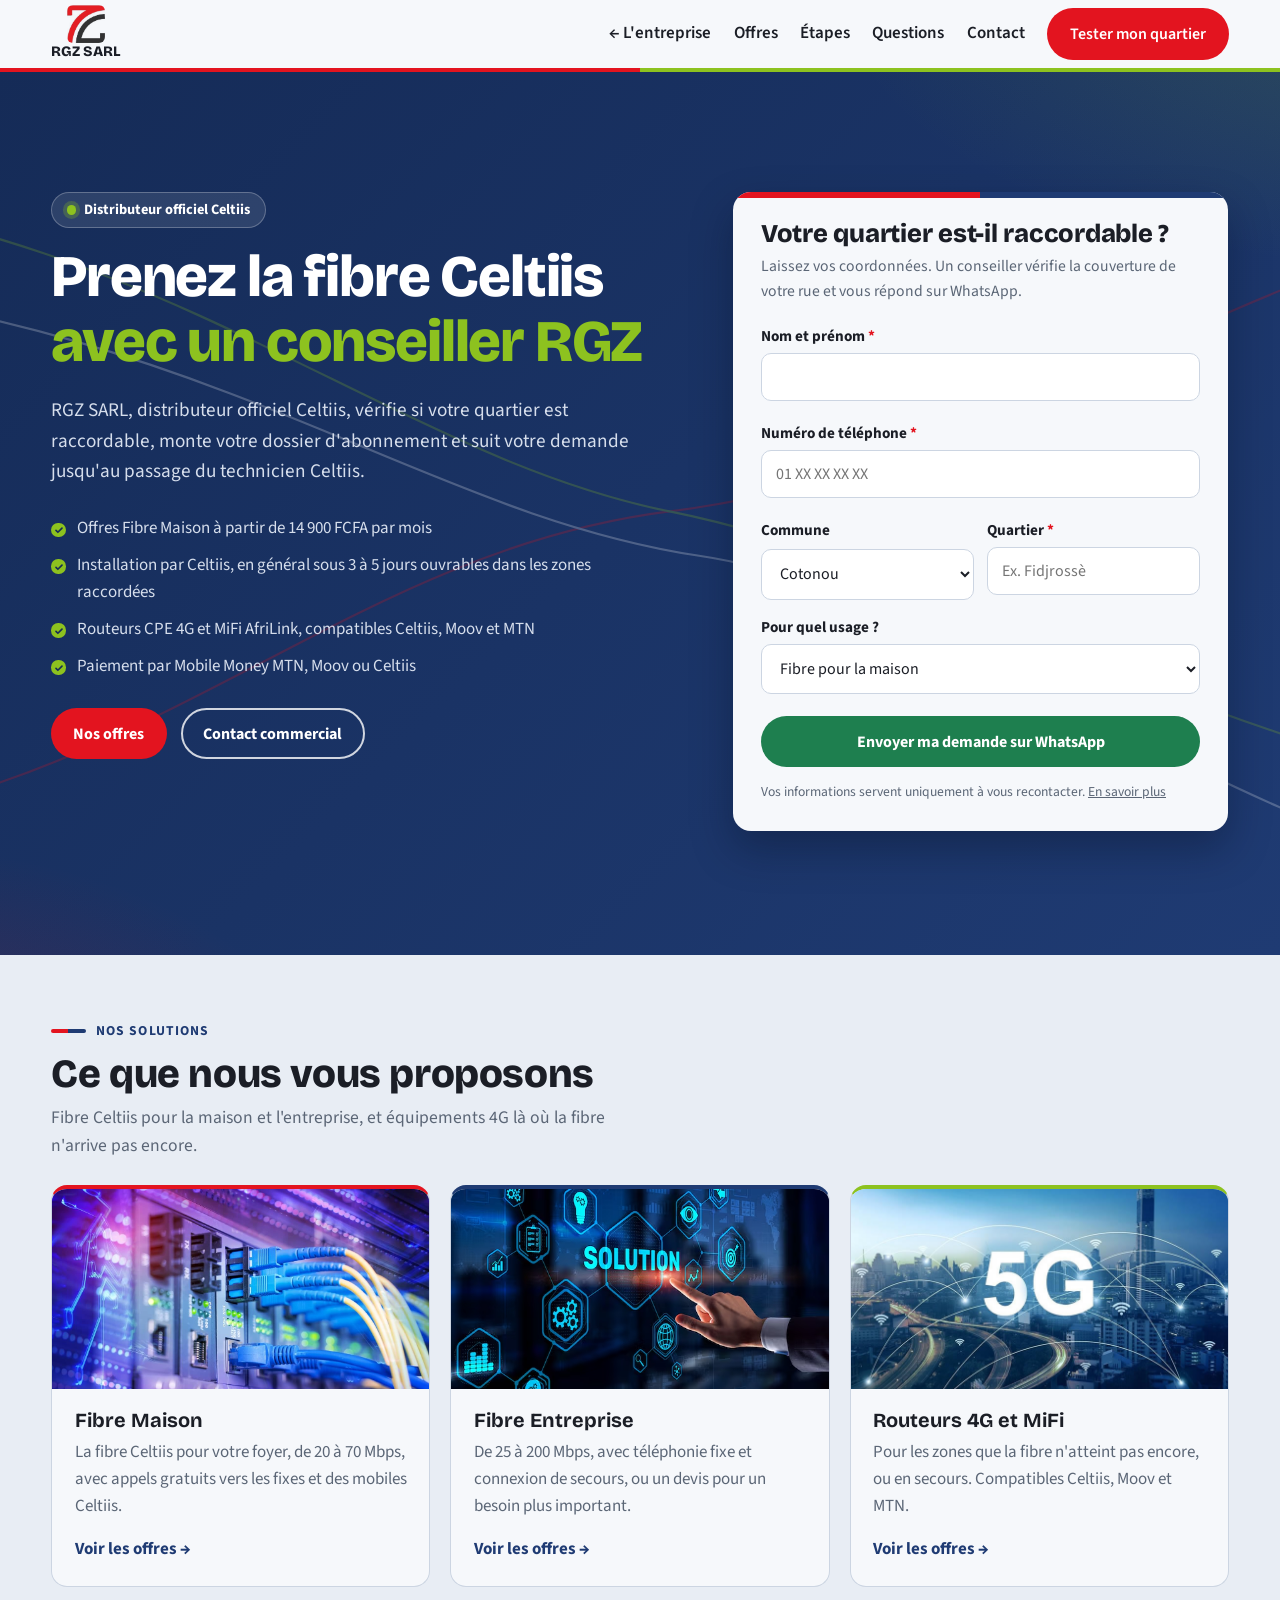
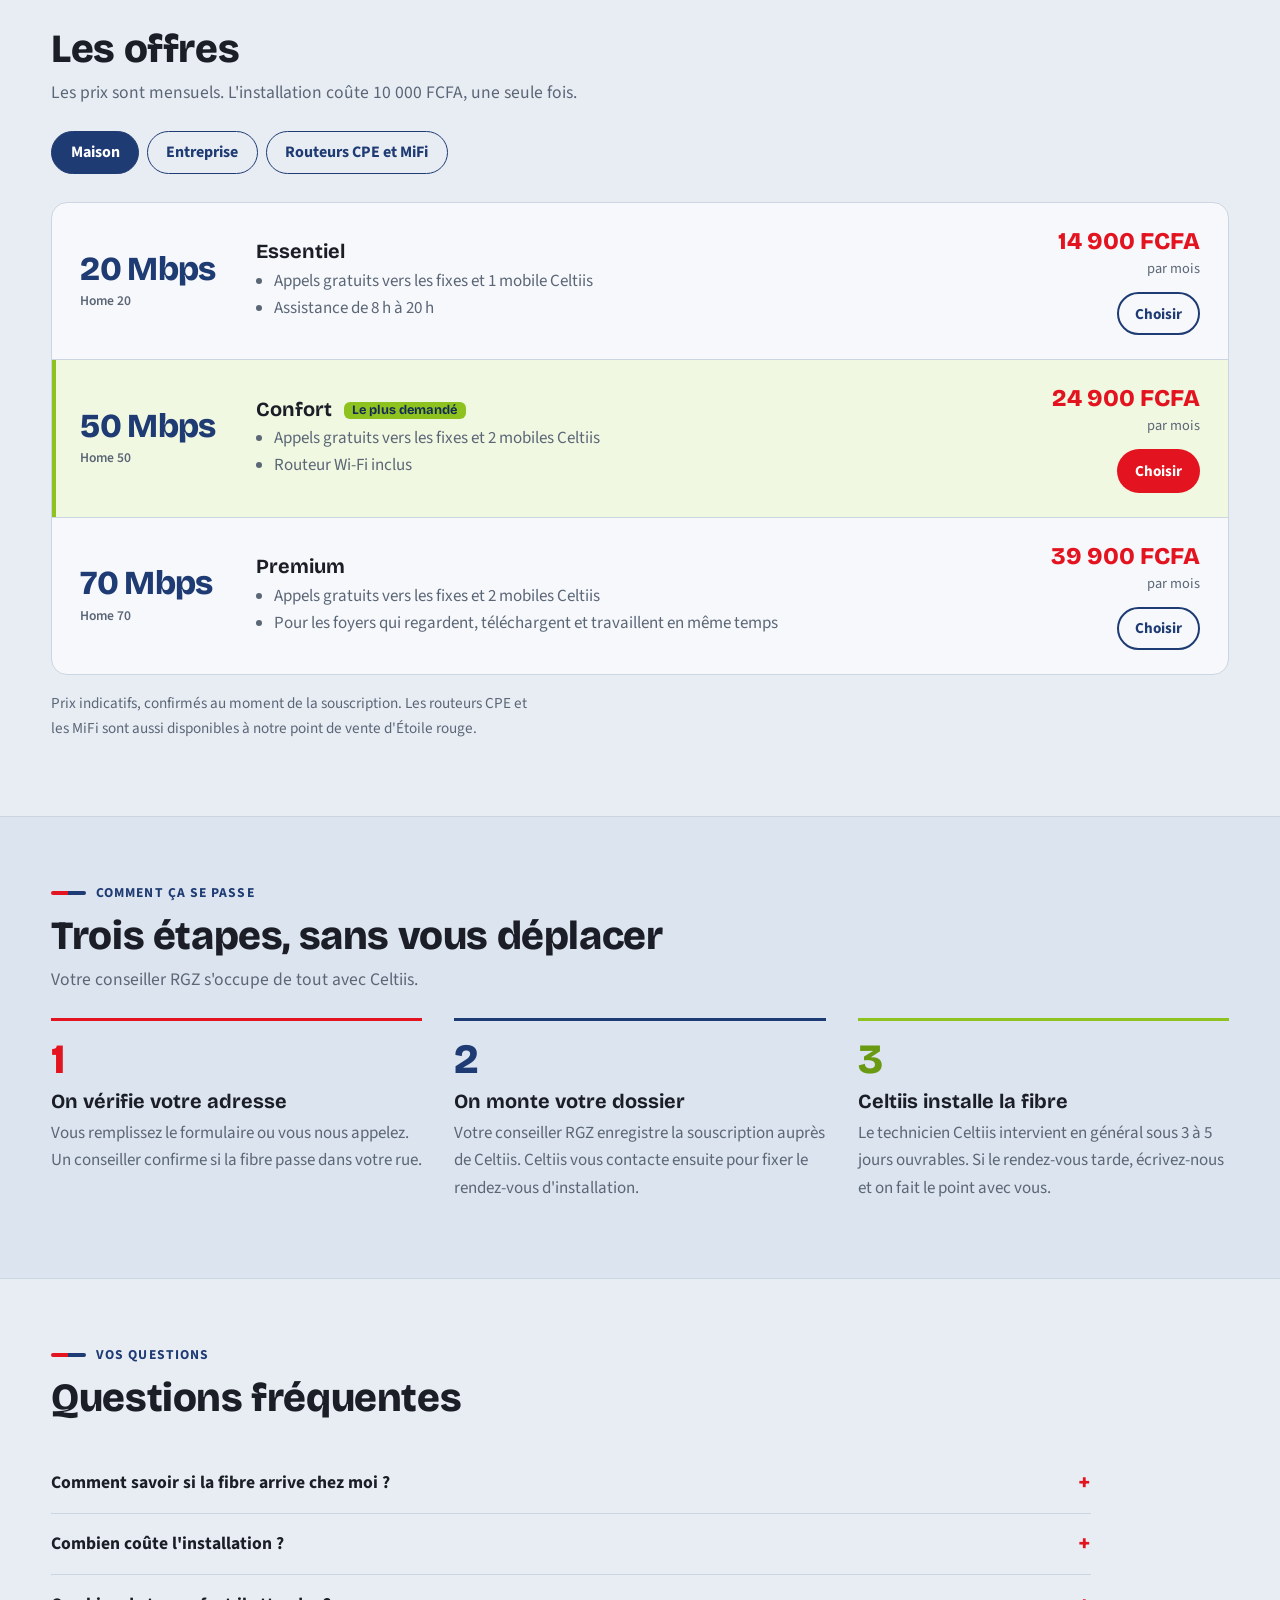
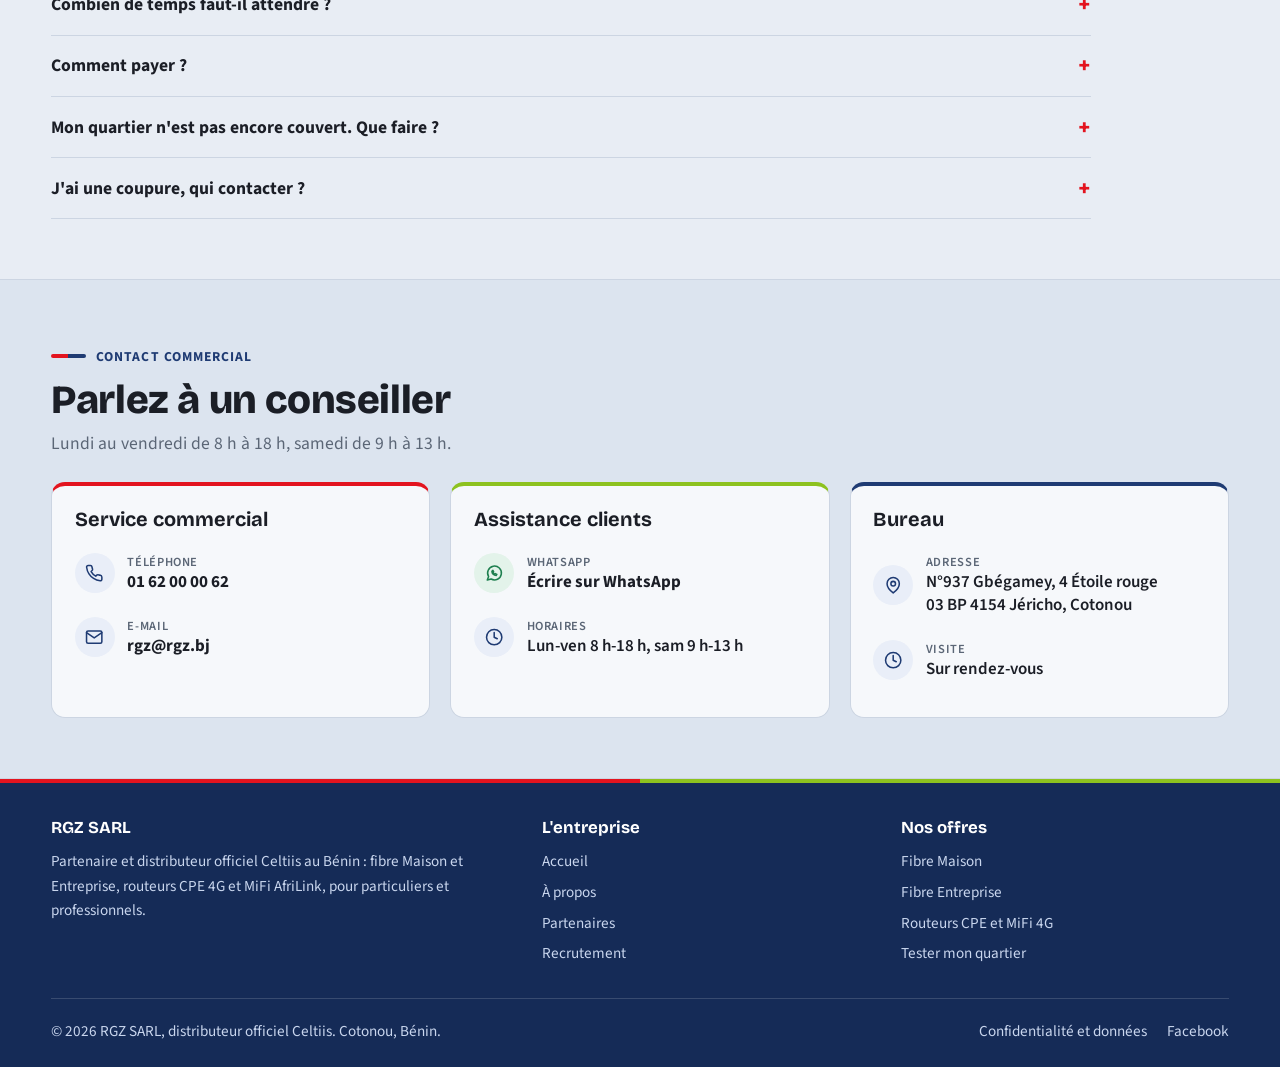
==== offres.html @ 24a1db82 "1 ere version" ====
<!DOCTYPE html>
<html lang="fr">
<head>
<meta charset="utf-8">
<meta name="viewport" content="width=device-width, initial-scale=1, viewport-fit=cover">
<title>Fibre Celtiis à Cotonou et environs | Offres RGZ SARL, distributeur officiel</title>
<meta name="description" content="RGZ SARL, distributeur officiel Celtiis au Bénin. Vérifiez si votre quartier est raccordable, comparez les offres Fibre Maison, Fibre Entreprise et routeurs 4G, puis souscrivez avec un conseiller RGZ.">
<meta name="theme-color" content="#1F3B73">
<meta property="og:type" content="website">
<meta property="og:title" content="RGZ SARL, distributeur officiel Celtiis">
<meta property="og:description" content="Vérifiez votre quartier, choisissez votre offre, un conseiller RGZ s'occupe de votre abonnement.">
<meta property="og:image" content="https://www.rgz.bj/RGZ.jpg">
<meta property="og:url" content="https://www.rgz.bj/offres.html">
<link rel="icon" href="RGZ.jpg">
<link rel="apple-touch-icon" href="RGZ.jpg">
<link rel="preconnect" href="https://fonts.googleapis.com">
<link rel="preconnect" href="https://fonts.gstatic.com" crossorigin>
<link href="https://fonts.googleapis.com/css2?family=Bricolage+Grotesque:opsz,wght@12..96,500;12..96,700;12..96,800&family=Source+Sans+3:wght@400;600;700&display=swap" rel="stylesheet">
<link rel="stylesheet" href="rgz.css">
<script>
/* Écran de chargement : l'accueil attend qu'il disparaisse (sécurité : 4,5 s maximum) */
document.documentElement.classList.add("is-loading");
setTimeout(function(){ document.documentElement.classList.remove("is-loading"); }, 4500);
</script>
</head>
<body>
<div class="preloader" aria-hidden="true">
  <div class="loader">
    <div class="loader-circle"></div>
    <div class="loader-circle"></div>
    <div class="loader-circle"></div>
    <div class="loader-circle"></div>
    <span class="loader-name">RGZ SARL</span>
  </div>
</div>
<a class="skip" href="#eligibilite">Aller au formulaire</a>

<header class="top">
  <div class="wrap">
    <a class="brand" href="index.html">
      <img src="RGZ.jpg" alt="" onerror="this.remove()"><span class="brand-name">RGZ SARL</span>
    </a>
    <button class="menu-btn" type="button" aria-expanded="false" aria-controls="nav" aria-label="Ouvrir le menu"><span></span><span></span><span></span></button>
    <nav class="nav" id="nav" aria-label="Navigation principale">
      <a href="index.html">← L'entreprise</a>
      <a href="#offres">Offres</a>
      <a href="#installation">Étapes</a>
      <a href="#faq">Questions</a>
      <a href="#contact">Contact</a>
      <a class="btn btn-red" href="#eligibilite" data-scroll-form>Tester mon quartier</a>
    </nav>
    <div class="nav-backdrop" aria-hidden="true"></div>
  </div>
</header>

<main>

<!-- Accueil des offres + éligibilité -->
<section class="hero on-dark" aria-labelledby="titre">
  <svg class="fibres" viewBox="0 0 1200 600" preserveAspectRatio="xMidYMid slice" aria-hidden="true">
    <g class="base">
      <path d="M-50 520 C 250 520, 380 330, 620 300 S 1000 120, 1260 90" stroke="#E3141F"/>
      <path d="M-50 80 C 260 90, 420 260, 620 300 S 980 470, 1260 500" stroke="#8DC21F"/>
      <path d="M-50 140 C 300 160, 440 300, 640 330 S 1000 540, 1260 560" stroke="#FFFFFF"/>
    </g>
    <path class="pulse" d="M-50 520 C 250 520, 380 330, 620 300 S 1000 120, 1260 90" stroke="#E3141F"/>
    <path class="pulse d3" d="M-50 80 C 260 90, 420 260, 620 300 S 980 470, 1260 500" stroke="#8DC21F"/>
    <path class="pulse d4" d="M-50 140 C 300 160, 440 300, 640 330 S 1000 540, 1260 560" stroke="#FFFFFF"/>
  </svg>
  <div class="wrap" style="align-items:start">
    <div>
      <span class="badge"><i></i> Distributeur officiel Celtiis</span>
      <h1 id="titre">Prenez la fibre Celtiis <span>avec un conseiller RGZ</span></h1>
      <p class="lead">RGZ SARL, distributeur officiel Celtiis, vérifie si votre quartier est raccordable, monte votre dossier d'abonnement et suit votre demande jusqu'au passage du technicien Celtiis.</p>
      <ul class="facts">
        <li>Offres Fibre Maison à partir de 14 900 FCFA par mois</li>
        <li>Installation par Celtiis, en général sous 3 à 5 jours ouvrables dans les zones raccordées</li>
        <li>Routeurs CPE 4G et MiFi AfriLink, compatibles Celtiis, Moov et MTN</li>
        <li>Paiement par Mobile Money MTN, Moov ou Celtiis</li>
      </ul>
      <div class="hero-actions">
        <a class="btn btn-red" href="#offres">Nos offres</a>
        <a class="btn btn-ghost-light" href="#contact">Contact commercial</a>
      </div>
    </div>

    <form class="check" id="eligibilite" novalidate aria-labelledby="titre-check">
      <h2 id="titre-check">Votre quartier est-il raccordable ?</h2>
      <p class="hint">Laissez vos coordonnées. Un conseiller vérifie la couverture de votre rue et vous répond sur WhatsApp.</p>

      <div class="chosen" id="chosen" role="status">
        <span>Offre choisie : <strong id="chosenName"></strong></span>
        <button type="button" id="chosenClear">Retirer</button>
      </div>

      <div class="field">
        <label for="nom">Nom et prénom <span class="req" aria-hidden="true">*</span></label>
        <input id="nom" name="nom" autocomplete="name" required aria-describedby="err-nom">
        <span class="err" id="err-nom"></span>
      </div>
      <div class="field">
        <label for="tel">Numéro de téléphone <span class="req" aria-hidden="true">*</span></label>
        <input id="tel" name="tel" type="tel" inputmode="tel" autocomplete="tel" placeholder="01 XX XX XX XX" required aria-describedby="err-tel">
        <span class="err" id="err-tel"></span>
      </div>
      <div class="row2">
        <div class="field">
          <label for="commune">Commune</label>
          <select id="commune" name="commune">
            <option>Cotonou</option>
            <option>Abomey-Calavi</option>
            <option>Porto-Novo</option>
            <option>Sèmè-Podji</option>
            <option>Ouidah</option>
            <option>Autre commune</option>
          </select>
        </div>
        <div class="field">
          <label for="quartier">Quartier <span class="req" aria-hidden="true">*</span></label>
          <input id="quartier" name="quartier" list="quartiers" placeholder="Ex. Fidjrossè" autocomplete="off" required aria-describedby="err-quartier">
          <datalist id="quartiers">
            <option value="Gbégamey"><option value="Fidjrossè"><option value="Akpakpa"><option value="Cadjèhoun"><option value="Agla"><option value="Zogbo"><option value="Godomey"><option value="Akogbato"><option value="Haie Vive"><option value="Ganhi">
          </datalist>
          <span class="err" id="err-quartier"></span>
        </div>
      </div>
      <div class="field">
        <label for="besoin">Pour quel usage ?</label>
        <select id="besoin" name="besoin">
          <option value="maison">Fibre pour la maison</option>
          <option value="entreprise">Fibre pour mon entreprise</option>
          <option value="routeur">Routeur CPE ou MiFi 4G</option>
        </select>
      </div>
      <button class="btn btn-wa" type="submit">Envoyer ma demande sur WhatsApp</button>
      <p class="small">Vos informations servent uniquement à vous recontacter. <a href="#confidentialite">En savoir plus</a></p>
      <div class="done" id="done" role="status">WhatsApp s'ouvre avec votre demande déjà rédigée. Il vous reste à appuyer sur Envoyer. Si rien ne s'ouvre, appelez le <a href="tel:+2290162000062">01 62 00 00 62</a>.</div>
    </form>
  </div>
</section>

<!-- Solutions + grille des offres -->
<section id="offres" aria-labelledby="titre-offres">
  <div class="wrap">
    <span class="eyebrow">Nos solutions</span>
    <h2>Ce que nous vous proposons</h2>
    <p class="intro">Fibre Celtiis pour la maison et l'entreprise, et équipements 4G là où la fibre n'arrive pas encore.</p>

    <div class="services">
      <article class="service">
        <img src="fibre-optique.jpg" alt="" width="400" height="200" loading="lazy">
        <div><h3>Fibre Maison</h3><p>La fibre Celtiis pour votre foyer, de 20 à 70 Mbps, avec appels gratuits vers les fixes et des mobiles Celtiis.</p><a href="#offres-grille" data-open-tab="t-maison">Voir les offres →</a></div>
      </article>
      <article class="service">
        <img src="solution.avif" alt="" width="400" height="200" loading="lazy">
        <div><h3>Fibre Entreprise</h3><p>De 25 à 200 Mbps, avec téléphonie fixe et connexion de secours, ou un devis pour un besoin plus important.</p><a href="#offres-grille" data-open-tab="t-pro">Voir les offres →</a></div>
      </article>
      <article class="service">
        <img src="5G.jpg" alt="" width="400" height="200" loading="lazy">
        <div><h3>Routeurs 4G et MiFi</h3><p>Pour les zones que la fibre n'atteint pas encore, ou en secours. Compatibles Celtiis, Moov et MTN.</p><a href="#offres-grille" data-open-tab="t-4g">Voir les offres →</a></div>
      </article>
    </div>

    <h2 id="titre-offres">Les offres</h2>
    <p class="intro">Les prix sont mensuels. L'installation coûte 10 000 FCFA, une seule fois.</p>

    <div id="offres-grille" class="tabs" role="tablist" aria-label="Type d'offre">
      <button class="tab" role="tab" aria-selected="true" aria-controls="p-maison" id="t-maison">Maison</button>
      <button class="tab" role="tab" aria-selected="false" aria-controls="p-pro" id="t-pro" tabindex="-1">Entreprise</button>
      <button class="tab" role="tab" aria-selected="false" aria-controls="p-4g" id="t-4g" tabindex="-1">Routeurs CPE et MiFi</button>
    </div>

    <div class="plans" role="tabpanel" id="p-maison" aria-labelledby="t-maison">
      <div class="plan">
        <div class="speed">20 Mbps<small>Home 20</small></div>
        <div><h3>Essentiel</h3><ul><li>Appels gratuits vers les fixes et 1 mobile Celtiis</li><li>Assistance de 8 h à 20 h</li></ul></div>
        <div class="price"><div><strong>14 900 FCFA</strong><span>par mois</span></div><a class="btn btn-ghost" href="#eligibilite" data-offre="Maison Essentiel 20 Mbps" data-usage="maison">Choisir</a></div>
      </div>
      <div class="plan pick">
        <div class="speed">50 Mbps<small>Home 50</small></div>
        <div><h3>Confort <span class="tag">Le plus demandé</span></h3><ul><li>Appels gratuits vers les fixes et 2 mobiles Celtiis</li><li>Routeur Wi-Fi inclus</li></ul></div>
        <div class="price"><div><strong>24 900 FCFA</strong><span>par mois</span></div><a class="btn btn-red" href="#eligibilite" data-offre="Maison Confort 50 Mbps" data-usage="maison">Choisir</a></div>
      </div>
      <div class="plan">
        <div class="speed">70 Mbps<small>Home 70</small></div>
        <div><h3>Premium</h3><ul><li>Appels gratuits vers les fixes et 2 mobiles Celtiis</li><li>Pour les foyers qui regardent, téléchargent et travaillent en même temps</li></ul></div>
        <div class="price"><div><strong>39 900 FCFA</strong><span>par mois</span></div><a class="btn btn-ghost" href="#eligibilite" data-offre="Maison Premium 70 Mbps" data-usage="maison">Choisir</a></div>
      </div>
    </div>

    <div class="plans" role="tabpanel" id="p-pro" aria-labelledby="t-pro" hidden>
      <div class="plan">
        <div class="speed">Startup<small>Petites structures</small></div>
        <div><h3>Startup</h3><ul><li>Un poste téléphonique fixe</li><li>Forfait appels de 2 500 FCFA et appels illimités vers un mobile</li></ul></div>
        <div class="price"><div><strong>24 900 FCFA</strong><span>par mois</span></div><a class="btn btn-ghost" href="#eligibilite" data-offre="Pro Startup" data-usage="entreprise">Choisir</a></div>
      </div>
      <div class="plan pick">
        <div class="speed">Business<small>PME</small></div>
        <div><h3>Business</h3><ul><li>Forfait appels de 10 000 FCFA, illimité vers les fixes Celtiis et 2 mobiles</li><li>Pocket 4G avec 5 Go en secours si la ligne coupe</li></ul></div>
        <div class="price"><div><strong>69 900 FCFA</strong><span>par mois</span></div><a class="btn btn-red" href="#eligibilite" data-offre="Pro Business" data-usage="entreprise">Choisir</a></div>
      </div>
      <div class="plan">
        <div class="speed">Business+<small>Équipes plus grandes</small></div>
        <div><h3>Business+</h3><ul><li>Forfait appels de 15 000 FCFA, illimité vers les fixes Celtiis et 3 mobiles</li><li>Pocket 4G avec 10 Go en secours</li></ul></div>
        <div class="price"><div><strong>99 900 FCFA</strong><span>par mois</span></div><a class="btn btn-ghost" href="#eligibilite" data-offre="Pro Business+" data-usage="entreprise">Choisir</a></div>
      </div>
      <div class="plan">
        <div class="speed">Sur devis<small>Fibre Pro, Office, lignes dédiées</small></div>
        <div><h3>Besoins spécifiques</h3><ul><li>Fibre Pro de 25 à 80 Mbps, Office jusqu'à 200 Mbps</li><li>Un commercial passe voir vos locaux avant de chiffrer</li></ul></div>
        <div class="price"><a class="btn btn-ghost" href="#eligibilite" data-offre="Devis entreprise" data-usage="entreprise">Demander un devis</a></div>
      </div>
    </div>

    <div class="plans" role="tabpanel" id="p-4g" aria-labelledby="t-4g" hidden>
      <div class="plan">
        <div class="speed">MiFi<small>AfriLink 4G LTE</small></div>
        <div><h3>Modem de poche</h3><ul><li>SIM et forfait de 3 Go offerts</li><li>Fonctionne avec Celtiis, Moov et MTN</li></ul></div>
        <div class="price"><div><strong>12 000 FCFA</strong><span>prix unique</span></div><a class="btn btn-ghost" href="#eligibilite" data-offre="MiFi AfriLink" data-usage="routeur">Commander</a></div>
      </div>
      <div class="plan">
        <div class="speed">CPE<small>AfriLink 4G LTE</small></div>
        <div><h3>Routeur CPE 4G pour la maison ou la boutique</h3><ul><li>SIM et forfait de 3 Go offerts</li><li>Fonctionne avec Celtiis, Moov et MTN</li></ul></div>
        <div class="price"><div><strong>15 000 FCFA</strong><span>prix unique</span></div><a class="btn btn-ghost" href="#eligibilite" data-offre="Routeur CPE AfriLink" data-usage="routeur">Commander</a></div>
      </div>
    </div>

    <p class="note">Prix indicatifs, confirmés au moment de la souscription. Les routeurs CPE et les MiFi sont aussi disponibles à notre point de vente d'Étoile rouge.</p>
  </div>
</section>

<!-- Étapes -->
<section class="band-white" id="installation" aria-labelledby="titre-install">
  <div class="wrap">
    <span class="eyebrow">Comment ça se passe</span>
    <h2 id="titre-install">Trois étapes, sans vous déplacer</h2>
    <p class="intro">Votre conseiller RGZ s'occupe de tout avec Celtiis.</p>
    <ol class="steps">
      <li><h3>On vérifie votre adresse</h3><p>Vous remplissez le formulaire ou vous nous appelez. Un conseiller confirme si la fibre passe dans votre rue.</p></li>
      <li><h3>On monte votre dossier</h3><p>Votre conseiller RGZ enregistre la souscription auprès de Celtiis. Celtiis vous contacte ensuite pour fixer le rendez-vous d'installation.</p></li>
      <li><h3>Celtiis installe la fibre</h3><p>Le technicien Celtiis intervient en général sous 3 à 5 jours ouvrables. Si le rendez-vous tarde, écrivez-nous et on fait le point avec vous.</p></li>
    </ol>
  </div>
</section>

<!-- FAQ -->
<section id="faq" aria-labelledby="titre-faq">
  <div class="wrap">
    <span class="eyebrow">Vos questions</span>
    <h2 id="titre-faq">Questions fréquentes</h2>
    <div class="faq">
      <details><summary>Comment savoir si la fibre arrive chez moi ?</summary><p>La couverture se décide rue par rue. Remplissez le formulaire en haut de la page ou appelez le 01 62 00 00 62 : nous vérifions votre adresse et vous répondons en général le jour même en semaine.</p></details>
      <details><summary>Combien coûte l'installation ?</summary><p>10 000 FCFA, payés une seule fois. Ensuite, vous ne payez que l'abonnement mensuel. Pour les offres Fibre Office Max et Méga, les frais d'accès aux services (FAS) sont de 24 000 FCFA TTC.</p></details>
      <details><summary>Combien de temps faut-il attendre ?</summary><p>Celtiis réalise l'installation en général sous 3 à 5 jours ouvrables après la souscription, dans les zones déjà raccordées. Ce délai est indicatif.</p></details>
      <details><summary>Comment payer ?</summary><p>Par Mobile Money MTN, Moov ou Celtiis, ou en espèces à notre bureau de Gbégamey.</p></details>
      <details><summary>Mon quartier n'est pas encore couvert. Que faire ?</summary><p>Laissez quand même votre demande. Nous la gardons et nous vous prévenons dès que la fibre arrive. En attendant, un routeur CPE ou un MiFi AfriLink peut vous dépanner.</p></details>
      <details><summary>J'ai une coupure, qui contacter ?</summary><p>Écrivez-nous sur WhatsApp ou appelez le 01 62 00 00 62. Nous vous indiquons la marche à suivre auprès de Celtiis.</p></details>
    </div>
  </div>
</section>

<!-- Contact -->
<section class="band-white" id="contact" aria-labelledby="titre-contact">
  <div class="wrap">
    <span class="eyebrow">Contact commercial</span>
    <h2 id="titre-contact">Parlez à un conseiller</h2>
    <p class="intro">Lundi au vendredi de 8 h à 18 h, samedi de 9 h à 13 h.</p>
    <div class="contact-grid">
      <div>
        <h3>Service commercial</h3>
        <a class="c-item" href="tel:+2290162000062"><span class="ic"><svg viewBox="0 0 24 24" aria-hidden="true"><path d="M22 16.9v3a2 2 0 0 1-2.2 2 19.8 19.8 0 0 1-8.6-3.1 19.5 19.5 0 0 1-6-6A19.8 19.8 0 0 1 2.1 4.2 2 2 0 0 1 4.1 2h3a2 2 0 0 1 2 1.7c.1.9.4 1.8.7 2.7a2 2 0 0 1-.5 2.1L8 9.8a16 16 0 0 0 6 6l1.3-1.3a2 2 0 0 1 2.1-.4c.9.3 1.8.6 2.7.7a2 2 0 0 1 1.7 2z"/></svg></span><span><small>Téléphone</small>01 62 00 00 62</span></a>
        <a class="c-item" href="mailto:rgz@rgz.bj"><span class="ic"><svg viewBox="0 0 24 24" aria-hidden="true"><rect x="2" y="4" width="20" height="16" rx="2"/><path d="m22 6-10 7L2 6"/></svg></span><span><small>E-mail</small>rgz@rgz.bj</span></a>
      </div>
      <div>
        <h3>Assistance clients</h3>
        <a class="c-item" href="https://wa.me/2290162000062" target="_blank" rel="noopener"><span class="ic"><svg viewBox="0 0 24 24" aria-hidden="true"><path d="M3 21l1.7-4.6A9 9 0 1 1 8 19.6L3 21z"/><path d="M9 9.5c0 3 2.5 5.5 5.5 5.5l1-1.5-2-1-1 .8a4 4 0 0 1-2-2l.8-1-1-2L9 9.5z"/></svg></span><span><small>WhatsApp</small>Écrire sur WhatsApp</span></a>
        <div class="c-item"><span class="ic"><svg viewBox="0 0 24 24" aria-hidden="true"><circle cx="12" cy="12" r="10"/><path d="M12 6v6l4 2"/></svg></span><span><small>Horaires</small>Lun-ven 8 h-18 h, sam 9 h-13 h</span></div>
      </div>
      <div>
        <h3>Bureau</h3>
        <div class="c-item"><span class="ic"><svg viewBox="0 0 24 24" aria-hidden="true"><path d="M20 10c0 6-8 12-8 12S4 16 4 10a8 8 0 0 1 16 0z"/><circle cx="12" cy="10" r="3"/></svg></span><span><small>Adresse</small>N°937 Gbégamey, 4 Étoile rouge<br>03 BP 4154 Jéricho, Cotonou</span></div>
        <div class="c-item"><span class="ic"><svg viewBox="0 0 24 24" aria-hidden="true"><circle cx="12" cy="12" r="10"/><path d="M12 6v6l4 2"/></svg></span><span><small>Visite</small>Sur rendez-vous</span></div>
      </div>
    </div>
  </div>
</section>

</main>

<footer class="foot">
  <div class="wrap">
    <div class="foot-grid">
      <div>
        <h3>RGZ SARL</h3>
        <p>Partenaire et distributeur officiel Celtiis au Bénin : fibre Maison et Entreprise, routeurs CPE 4G et MiFi AfriLink, pour particuliers et professionnels.</p>
      </div>
      <div>
        <h3>L'entreprise</h3>
        <ul>
          <li><a href="index.html">Accueil</a></li>
          <li><a href="index.html#apropos">À propos</a></li>
          <li><a href="index.html#partenaires">Partenaires</a></li>
          <li><a href="index.html#recrutement">Recrutement</a></li>
        </ul>
      </div>
      <div>
        <h3>Nos offres</h3>
        <ul>
          <li><a href="#offres-grille" data-open-tab="t-maison">Fibre Maison</a></li>
          <li><a href="#offres-grille" data-open-tab="t-pro">Fibre Entreprise</a></li>
          <li><a href="#offres-grille" data-open-tab="t-4g">Routeurs CPE et MiFi 4G</a></li>
          <li><a href="#eligibilite" data-scroll-form>Tester mon quartier</a></li>
        </ul>
      </div>
    </div>
    <div class="foot-bottom">
      <span>© <span id="annee">2026</span> RGZ SARL, distributeur officiel Celtiis. Cotonou, Bénin.</span>
      <span class="foot-links"><a href="#confidentialite">Confidentialité et données</a><a href="https://web.facebook.com/rgz.connectivity" target="_blank" rel="noopener">Facebook</a></span>
    </div>
  </div>
</footer>

<dialog class="privacy-modal" id="confidentialite" aria-labelledby="titre-conf">
  <button class="privacy-close" type="button" aria-label="Fermer" data-close-privacy>×</button>
  <span class="eyebrow">Confidentialité</span>
  <h2 id="titre-conf">Confidentialité et données</h2>
  <h3>Les informations collectées</h3>
  <p>Les informations saisies dans le formulaire (nom, téléphone, commune, quartier, usage) sont transmises à RGZ SARL par WhatsApp. Le site ne les stocke pas.</p>
  <h3>À quoi elles servent</h3>
  <p>Elles servent uniquement à vérifier votre éligibilité et à vous recontacter. Nous ne les vendons pas et ne les transmettons qu'à Celtiis, lorsque vous souscrivez.</p>
  <h3>Vos droits</h3>
  <p>Pour les faire supprimer, écrivez à <a href="mailto:rgz@rgz.bj">rgz@rgz.bj</a>.</p>
  <button class="btn btn-blue" type="button" data-close-privacy>J'ai compris</button>
</dialog>

<a class="btn btn-wa wa" href="https://wa.me/2290162000062?text=Bonjour%20RGZ%2C%20je%20voudrais%20la%20fibre." target="_blank" rel="noopener" aria-label="Nous écrire sur WhatsApp"><svg viewBox="0 0 24 24" aria-hidden="true"><path d="M17.47 14.38c-.3-.15-1.76-.87-2.03-.97-.27-.1-.47-.15-.67.15-.2.3-.77.97-.94 1.16-.17.2-.35.22-.64.07-.3-.15-1.26-.46-2.39-1.47-.88-.79-1.48-1.76-1.65-2.06-.17-.3-.02-.46.13-.6.13-.14.3-.35.45-.52.15-.18.2-.3.3-.5.1-.2.05-.37-.03-.52-.07-.15-.67-1.61-.92-2.2-.24-.58-.49-.5-.67-.51h-.57c-.2 0-.52.07-.79.37-.27.3-1.04 1.02-1.04 2.48s1.07 2.88 1.21 3.07c.15.2 2.1 3.2 5.08 4.49.71.31 1.26.49 1.7.63.71.22 1.36.19 1.87.12.57-.09 1.76-.72 2-1.41.25-.7.25-1.29.18-1.41-.08-.13-.28-.2-.57-.35m-5.42 7.4h-.01a9.87 9.87 0 0 1-5.03-1.38l-.36-.21-3.74.98 1-3.65-.24-.37a9.86 9.86 0 0 1-1.51-5.26c0-5.45 4.44-9.88 9.89-9.88 2.64 0 5.12 1.03 6.99 2.9a9.83 9.83 0 0 1 2.89 7c0 5.45-4.44 9.88-9.88 9.88m8.41-18.3A11.82 11.82 0 0 0 12.05 0C5.5 0 .16 5.34.16 11.89c0 2.1.55 4.14 1.59 5.95L.06 24l6.3-1.65a11.88 11.88 0 0 0 5.68 1.45h.01c6.55 0 11.89-5.34 11.89-11.89a11.82 11.82 0 0 0-3.48-8.42z"/></svg></a>

<script>
(function(){
  var WA = "2290162000062";   // numéro d'assistance officiel (WhatsApp)
  document.getElementById("annee").textContent = new Date().getFullYear();

  // Menu mobile
  var menuBtn = document.querySelector(".menu-btn"), nav = document.getElementById("nav");
  function setMenu(open){ nav.classList.toggle("open", open); document.body.classList.toggle("menu-open", open); menuBtn.classList.toggle("open", open); menuBtn.setAttribute("aria-expanded", String(open)); menuBtn.setAttribute("aria-label", open ? "Fermer le menu" : "Ouvrir le menu"); }
  menuBtn.addEventListener("click", function(){ setMenu(!nav.classList.contains("open")); });
  nav.querySelectorAll("a").forEach(function(a){ a.addEventListener("click", function(){ setMenu(false); }); });
  document.addEventListener("keydown", function(e){ if(e.key === "Escape") setMenu(false); });
  document.querySelector(".nav-backdrop").addEventListener("click", function(){ setMenu(false); });

  // Onglets des offres (clic + flèches du clavier)
  var tabs = Array.prototype.slice.call(document.querySelectorAll(".tab"));
  function selectTab(t, focus){
    tabs.forEach(function(o){
      var on = o === t;
      o.setAttribute("aria-selected", String(on));
      o.tabIndex = on ? 0 : -1;
      document.getElementById(o.getAttribute("aria-controls")).hidden = !on;
    });
    if (focus) t.focus();
  }
  tabs.forEach(function(t, i){
    t.addEventListener("click", function(){ selectTab(t, false); });
    t.addEventListener("keydown", function(e){
      var n = null;
      if (e.key === "ArrowRight") n = tabs[(i + 1) % tabs.length];
      else if (e.key === "ArrowLeft") n = tabs[(i - 1 + tabs.length) % tabs.length];
      if (n){ e.preventDefault(); selectTab(n, true); }
    });
  });
  document.querySelectorAll("[data-open-tab]").forEach(function(a){
    a.addEventListener("click", function(){ selectTab(document.getElementById(a.getAttribute("data-open-tab")), false); });
  });

  // Lien actif dans le menu selon la section affichée
  var navLinks = nav.querySelectorAll('a[href^="#"]:not(.btn)');
  function highlight(){
    var current = "";
    document.querySelectorAll("main section[id]").forEach(function(s){
      if (window.scrollY >= s.offsetTop - 120) current = s.id;
    });
    navLinks.forEach(function(l){ l.classList.toggle("active", l.getAttribute("href") === "#" + current); });
  }
  window.addEventListener("scroll", highlight, {passive:true});
  highlight();

  // Liens « Tester mon quartier » : focus sur le premier champ
  var form = document.getElementById("eligibilite");
  document.querySelectorAll("[data-scroll-form]").forEach(function(a){
    a.addEventListener("click", function(){
      setTimeout(function(){ document.getElementById("nom").focus({preventScroll:true}); }, 600);
    });
  });

  // Boutons « Choisir » / « Commander » : préremplissent le formulaire
  var USAGE = {maison:"Fibre pour la maison", entreprise:"Fibre pour mon entreprise", routeur:"Routeur CPE ou MiFi 4G"};
  var besoin = document.getElementById("besoin");
  var chosen = document.getElementById("chosen"), chosenName = document.getElementById("chosenName");
  var offre = "";
  function setOffer(name){
    offre = name || "";
    chosenName.textContent = offre;
    chosen.style.display = offre ? "flex" : "none";
  }
  document.getElementById("chosenClear").addEventListener("click", function(){ setOffer(""); });
  document.querySelectorAll("[data-offre]").forEach(function(a){
    a.addEventListener("click", function(){
      besoin.value = a.getAttribute("data-usage") || "maison";
      setOffer(a.getAttribute("data-offre"));
      form.classList.remove("flash"); void form.offsetWidth; form.classList.add("flash");
      setTimeout(function(){ document.getElementById("nom").focus({preventScroll:true}); }, 600);
    });
  });
  // Si l'usage change à la main, on retire l'offre devenue incompatible
  besoin.addEventListener("change", function(){
    if (!offre) return;
    var ok = false;
    document.querySelectorAll("[data-offre]").forEach(function(b){
      if (b.getAttribute("data-offre") === offre && b.getAttribute("data-usage") === besoin.value) ok = true;
    });
    if (!ok) setOffer("");
  });

  // Formulaire d'éligibilité -> message WhatsApp
  function setErr(id, msg){
    document.getElementById("err-" + id).textContent = msg;
    document.getElementById(id).setAttribute("aria-invalid", msg ? "true" : "false");
  }
  form.addEventListener("submit", function(e){
    e.preventDefault();
    var nom = form.nom.value.trim();
    var tel = form.tel.value.trim();
    var quartier = form.quartier.value.trim();
    var ok = true;
    setErr("nom", nom ? "" : "Indiquez votre nom.");
    if (!nom) ok = false;
    if (tel.replace(/\D/g, "").length < 8){ setErr("tel", "Le numéro semble incomplet. Il compte 10 chiffres, par exemple 01 62 00 00 62."); ok = false; } else setErr("tel", "");
    setErr("quartier", quartier ? "" : "Indiquez votre quartier pour qu'on vérifie la couverture.");
    if (!quartier) ok = false;
    if (!ok){ form.querySelector('[aria-invalid="true"]').focus(); return; }

    var lines = [
      "Bonjour RGZ, je voudrais savoir si mon adresse est raccordable.",
      "",
      "*Nom :* " + nom,
      "*Téléphone :* " + tel,
      "*Commune :* " + form.commune.value,
      "*Quartier :* " + quartier,
      "*Usage :* " + (USAGE[besoin.value] || besoin.value)
    ];
    if (offre) lines.push("*Offre qui m'intéresse :* " + offre);
    var url = "https://wa.me/" + WA + "?text=" + encodeURIComponent(lines.join("\n"));
    var w = window.open(url, "_blank");
    if (!w) window.location.href = url;   // si le navigateur bloque la fenêtre
    document.getElementById("done").style.display = "block";
  });

  // Fenêtre « Confidentialité et données »
  var privacy = document.getElementById("confidentialite");
  function openPrivacy(e){
    e.preventDefault();
    if (privacy.showModal) privacy.showModal(); else privacy.setAttribute("open", "");
  }
  document.querySelectorAll('a[href="#confidentialite"]').forEach(function(a){ a.addEventListener("click", openPrivacy); });
  document.querySelectorAll("[data-close-privacy]").forEach(function(b){ b.addEventListener("click", function(){ privacy.close ? privacy.close() : privacy.removeAttribute("open"); }); });
  privacy.addEventListener("click", function(e){ if (e.target === privacy) privacy.close(); });   // clic en dehors
})();
</script>
<script src="rgz.js" defer></script>
</body>
</html>
---- rgz.css ----
/* =====================================================================
   RGZ SARL × Celtiis — feuille de style commune (index.html + offres.html)
   Charte reprise de nouveaux.html. Couleurs à parts égales :
   rouge et anthracite RGZ / bleu, blanc et vert Celtiis.
   ===================================================================== */
:root{
  /* RGZ */
  --red:#E3141F;
  --red-dark:#B80F18;
  --red-soft:#FDECEC;
  --ink:#1B1E26;
  /* Celtiis */
  --blue:#1F3B73;
  --blue-deep:#152B57;
  --blue-soft:#E9EEF8;
  --lime:#8DC21F;
  --lime-soft:#F1F8E2;
  /* Neutres */
  --paper:#E8EDF4;
  --card:#F6F8FB;
  --tint:#DCE4EF;
  --white:#FFFFFF;
  --slate:#5B6676;
  --line:#CCD5E2;
  --error:#B3261E;
  --display:"Bricolage Grotesque", "Arial Narrow", Arial, sans-serif;
  --body:"Source Sans 3", "Segoe UI", Roboto, Arial, sans-serif;
  box-sizing:border-box;
}
*,*::before,*::after{box-sizing:inherit}
html{scroll-behavior:smooth;scroll-padding-top:84px}
/* Animations volontairement actives partout, comme sur l'ancien site (voir rgz.js) */
/* Rien ne dépasse sur les côtés (éléments qui glissent depuis la droite) ; clip garde l'en-tête collant */
html,body{overflow-x:clip}
body{margin:0;background:var(--paper);color:var(--ink);font:400 1.0625rem/1.6 var(--body)}
img{max-width:100%;display:block}
a{color:inherit}
:focus-visible{outline:3px solid var(--lime);outline-offset:2px}
/* Largeur pleine sur grand écran, marge de 16 px minimum sur smartphone */
.wrap{width:min(1600px,100% - 2 * clamp(1rem,4vw,4.5rem));margin-inline:auto}
h1,h2,h3,h4{font-family:var(--display);line-height:1.1;margin:0}
h2{font-size:clamp(1.75rem,3.5vw,2.5rem);font-weight:800;letter-spacing:-.01em}
h3{font-size:1.25rem;font-weight:700}
p{margin:0 0 1rem;max-width:62ch}
.skip{position:absolute;left:-999px;top:0;background:var(--ink);color:#fff;padding:.6rem 1rem;z-index:99}
.skip:focus{left:1rem}

/* Petit surtitre bicolore */
.eyebrow{display:inline-flex;align-items:center;gap:.6rem;font:700 .85rem var(--body);letter-spacing:.08em;text-transform:uppercase;color:var(--blue);margin-bottom:.75rem}
.eyebrow::before{content:"";width:2.2rem;height:4px;border-radius:2px;background:linear-gradient(90deg,var(--red) 50%,var(--blue) 50%)}
.on-dark .eyebrow{color:#C9D6EE}
.on-dark .eyebrow::before{background:linear-gradient(90deg,var(--red) 50%,var(--lime) 50%)}

/* ---------- En-tête ---------- */
.top{position:sticky;top:0;z-index:20;background:var(--card);box-shadow:0 1px 0 var(--line)}
.top::after{content:"";position:absolute;left:0;right:0;bottom:-4px;height:4px;background:linear-gradient(90deg,var(--red) 0 50%,var(--lime) 50% 100%)}
.top .wrap{display:flex;align-items:center;justify-content:space-between;gap:1rem;min-height:68px}
.brand{display:flex;flex-direction:column;align-items:center;gap:.15rem;padding:.3rem 0;text-decoration:none;font:800 .9rem/1 var(--display);letter-spacing:.02em;color:var(--ink)}
.brand img{width:38px;height:38px;object-fit:contain;border-radius:6px;mix-blend-mode:multiply}
.brand-name{position:relative;padding-bottom:3px;transition:letter-spacing .3s,color .3s}
.brand-name::after{content:"";position:absolute;left:0;right:0;bottom:0;height:2px;border-radius:2px;background:linear-gradient(90deg,var(--red) 50%,var(--lime) 50%);transform:scaleX(0);transition:transform .35s cubic-bezier(.2,.7,.2,1)}
.brand:hover .brand-name{letter-spacing:.08em;color:var(--red)}
.brand:hover .brand-name::after{transform:scaleX(1)}
.brand .duo{display:flex;align-items:center;gap:.35rem;font:600 .8rem var(--body);color:var(--slate);border-left:1px solid var(--line);padding-left:.6rem;margin-left:.1rem}
.brand .duo img{width:34px;height:34px;object-fit:cover;border-radius:7px}
.nav{display:flex;gap:1.4rem;align-items:center}
.nav a{text-decoration:none;font-weight:600}
.nav a:not(.btn){color:var(--ink)}
.nav a:not(.btn){position:relative;padding:.3rem 0}
.nav a:not(.btn)::after{content:"";position:absolute;left:0;bottom:0;height:2px;width:0;background:var(--red);transition:width .25s}
.nav a:not(.btn):hover::after,.nav a.active::after{width:100%}
.menu-btn{display:none;flex-direction:column;justify-content:center;gap:5px;width:44px;height:44px;padding:0 11px;background:none;border:0;border-radius:10px;cursor:pointer}
.menu-btn span{display:block;height:3px;border-radius:2px;background:var(--ink);transition:transform .25s,opacity .2s,background .2s}
.menu-btn span:nth-child(2){background:var(--red)}
.menu-btn:hover{background:var(--paper)}
.menu-btn.open span:nth-child(1){transform:translateY(8px) rotate(45deg)}
.menu-btn.open span:nth-child(2){opacity:0}
.menu-btn.open span:nth-child(3){transform:translateY(-8px) rotate(-45deg)}
.nav-backdrop{display:none}
@media (max-width:1024px){
  /* Menu mobile : panneau vertical qui glisse depuis la droite */
  .menu-btn{display:flex;position:relative;z-index:50}
  .nav{position:fixed;top:0;right:0;bottom:0;z-index:40;width:min(80vw,320px);flex-direction:column;align-items:stretch;gap:0;
       padding:3.5rem 1.5rem 1.5rem;background:var(--card);box-shadow:-18px 0 40px rgba(10,20,45,.25);
       border-left:5px solid transparent;border-image:linear-gradient(180deg,var(--red) 50%,var(--blue) 50%) 1;
       overflow-y:auto;transform:translateX(105%);visibility:hidden;transition:transform .3s ease,visibility 0s linear .3s}
  .nav.open{transform:none;visibility:visible;transition:transform .3s ease}
  .nav a:not(.btn){padding:.85rem 0;border-bottom:1px solid var(--line);font-size:1.08rem}
  /* Menu ouvert : le X se cale en haut à droite du panneau */
  .menu-btn.open{position:fixed;top:.5rem;right:.75rem}
  .nav a:not(.btn)::after{display:none}
  .nav a.active{color:var(--red)}
  .nav .btn{margin-top:1.5rem}
  .nav-backdrop{display:block;position:fixed;inset:0;z-index:35;background:rgba(21,43,87,.55);opacity:0;visibility:hidden;transition:opacity .3s,visibility 0s linear .3s}
  .menu-open .nav-backdrop{opacity:1;visibility:visible;transition:opacity .3s}
  .menu-open{overflow:hidden}
  .menu-open .wa{display:none}
}

/* ---------- Boutons ---------- */
.btn{display:inline-flex;align-items:center;justify-content:center;gap:.5rem;font:700 1rem var(--body);padding:.8rem 1.3rem;border-radius:999px;border:2px solid transparent;text-decoration:none;cursor:pointer;transition:background .2s,color .2s,transform .2s}
.btn:hover{transform:translateY(-1px)}
.btn-red{background:var(--red);color:var(--white)}
.btn-red:hover{background:var(--red-dark)}
.btn-blue{background:var(--blue);color:var(--white)}
.btn-blue:hover{background:var(--blue-deep)}
.btn-lime{background:var(--lime);color:var(--blue-deep)}
.btn-lime:hover{background:#A2D43A}
.btn-ghost{border-color:var(--blue);color:var(--blue);background:transparent}
.btn-ghost:hover{background:var(--blue);color:var(--white)}
.btn-ghost-light{border-color:rgba(255,255,255,.8);color:var(--white);background:transparent}
.btn-ghost-light:hover{background:var(--white);color:var(--blue)}
.btn-wa{background:#1E7F4F;color:var(--white)}
.btn-wa:hover{background:#176640}
.btn svg{width:18px;height:18px;flex:none}

/* ---------- Accueil (remplace la vidéo) ---------- */
.hero{position:relative;overflow:hidden;color:var(--white);background:
  radial-gradient(60rem 30rem at 110% -10%,rgba(141,194,31,.18),transparent 60%),
  radial-gradient(50rem 30rem at -10% 120%,rgba(227,20,31,.22),transparent 60%),
  linear-gradient(135deg,var(--blue-deep) 0%,var(--blue) 100%)}
.hero .fibres{position:absolute;inset:0;width:100%;height:100%;pointer-events:none;opacity:.9}
.fibres path{fill:none;stroke-linecap:round}
.fibres .base{stroke-width:1.5;opacity:.25}
.fibres .pulse{stroke-width:2.5;stroke-dasharray:60 900;animation:flow 7s linear infinite}
.fibres .pulse.d2{animation-delay:-2.3s}.fibres .pulse.d3{animation-delay:-4.6s}.fibres .pulse.d4{animation-delay:-1.2s}
@keyframes flow{from{stroke-dashoffset:960}to{stroke-dashoffset:0}}
.hero .wrap{position:relative;display:grid;grid-template-columns:1.1fr .9fr;gap:clamp(3rem,6vw,7rem);padding:clamp(2.75rem,5vw,4.5rem) 0 clamp(3rem,5vw,4.75rem);align-items:center}
.hero h1{font-size:clamp(2.3rem,4.6vw,5rem);font-weight:800;letter-spacing:-.02em;margin-bottom:1.25rem}
.hero h1 span{color:var(--lime)}
.hero .lead{font-size:1.2rem;color:#D6DEEC;margin-bottom:1.75rem}
.hero-actions{display:flex;gap:.8rem;flex-wrap:wrap}
.badge{display:inline-flex;align-items:center;gap:.5rem;background:rgba(255,255,255,.1);border:1px solid rgba(255,255,255,.25);color:var(--white);font:700 .9rem var(--body);padding:.4rem .9rem;border-radius:999px;margin-bottom:1.1rem}
.badge i{width:.6rem;height:.6rem;border-radius:50%;background:var(--lime);box-shadow:0 0 0 4px rgba(141,194,31,.25)}
.facts{list-style:none;margin:0 0 1.75rem;padding:0;display:grid;gap:.6rem;color:#D6DEEC}
.facts li{padding-left:1.6rem;position:relative}
.facts li::before{content:"";position:absolute;left:0;top:.45em;width:.9rem;height:.9rem;border-radius:50%;background:var(--lime) url("data:image/svg+xml,%3Csvg xmlns='http://www.w3.org/2000/svg' viewBox='0 0 16 16'%3E%3Cpath d='M4 8.5l2.5 2.5L12 5.5' fill='none' stroke='%23152B57' stroke-width='2.2' stroke-linecap='round' stroke-linejoin='round'/%3E%3C/svg%3E") center/80% no-repeat}

/* Carte du partenariat dans l'accueil */
.duo-card{background:var(--card);color:var(--ink);border-radius:20px;padding:1.75rem;box-shadow:0 18px 40px rgba(5,15,35,.35);position:relative;overflow:hidden}
.duo-card::before{content:"";position:absolute;left:0;right:0;top:0;height:6px;background:linear-gradient(90deg,var(--red) 50%,var(--blue) 50%)}
.duo-logos{display:grid;grid-template-columns:1fr auto 1fr;align-items:center;gap:1rem;margin:.5rem 0 1.25rem}
.duo-logos figure{margin:0;display:grid;gap:.5rem;justify-items:center;font:700 .95rem var(--body)}
.duo-logos img{width:100%;max-width:130px;aspect-ratio:1;object-fit:cover;border-radius:16px;border:1px solid var(--line)}
.duo-logos img.rgz{object-fit:contain;padding:12px;background:var(--white)}
.duo-logos .x{font:800 1.8rem var(--display);color:var(--lime)}
.duo-card h2{font-size:1.45rem;margin-bottom:.5rem}
.duo-card p{color:var(--slate);margin:0 0 1rem}
.rgz-head{display:flex;align-items:center;gap:1rem;margin:.4rem 0 1.25rem}
.rgz-head img{width:72px;height:72px;object-fit:contain;border:1px solid var(--line);border-radius:14px;padding:8px;background:var(--white);flex:none}
.rgz-head h2{font-size:1.5rem;margin-bottom:.2rem}
.rgz-head p{margin:0;color:var(--slate);font-size:.97rem}
.rgz-list{list-style:none;margin:0 0 1.25rem;padding:0;display:grid;gap:.85rem}
.rgz-list li{padding-left:1rem;border-left:3px solid var(--red);color:var(--slate);font-size:.95rem;line-height:1.45}
.rgz-list li:nth-child(2){border-left-color:var(--blue)}
.rgz-list li:nth-child(3){border-left-color:var(--lime)}
.rgz-list strong{display:block;color:var(--ink);font:700 1.02rem var(--display);margin-bottom:.1rem}
.rgz-stats{display:grid;grid-template-columns:repeat(3,1fr);gap:.5rem;background:var(--paper);border-radius:12px;padding:.85rem;font-size:.82rem;color:var(--slate);text-align:center}
.rgz-stats strong{display:block;font:800 1.05rem var(--display);color:var(--blue)}
.rgz-stats div:first-child strong{color:var(--red)}
.duo-split{display:grid;grid-template-columns:1fr 1fr;border-radius:12px;overflow:hidden;font-size:.95rem}
.duo-split div{padding:.85rem 1rem}
.duo-split div:first-child{background:var(--red-soft);border-left:4px solid var(--red)}
.duo-split div:last-child{background:var(--blue-soft);border-left:4px solid var(--blue)}
.duo-split strong{display:block;font:800 1.05rem var(--display)}
@media (max-width:900px){.hero .wrap{grid-template-columns:1fr;gap:2rem;padding:2.25rem 0 2.75rem}}

/* ---------- Sections ---------- */
section{padding:clamp(2.75rem,5vw,3.75rem) 0}
.intro{margin:.5rem 0 1.5rem;color:var(--slate);font-size:1.1rem}
.band-white{background:var(--tint);border-block:1px solid var(--line)}

/* ---------- À propos ---------- */
.about-grid{display:grid;grid-template-columns:1.05fr .95fr;gap:2.5rem;align-items:center}
.about-grid h2{margin-bottom:1.25rem}
.mission{background:var(--blue-soft);border-left:4px solid var(--blue);border-radius:10px;padding:1rem 1.25rem;margin:1.1rem 0}
.mission h3{color:var(--blue);margin-bottom:.4rem}
.mission p{margin:0}
.pillars{display:grid;grid-template-columns:1fr 1fr;gap:1rem}
.pillars div{background:var(--card);border:1px solid var(--line);border-radius:12px;padding:1rem 1.1rem;border-top:3px solid var(--red)}
.pillars div:nth-child(2){border-top-color:var(--lime)}
.pillars h4{font-size:1.05rem;margin-bottom:.3rem}
.pillars p{color:var(--slate);font-size:.95rem;margin:0}
.photo{margin:0;position:relative}
.photo img{border-radius:16px;width:100%;aspect-ratio:4/3;object-fit:cover}
.since{position:absolute;right:-12px;bottom:-16px;background:var(--red);color:var(--white);border-radius:14px;padding:.8rem 1.1rem;text-align:center;box-shadow:0 10px 24px rgba(227,20,31,.3)}
.since small{display:block;font:700 .75rem var(--body);letter-spacing:.08em;text-transform:uppercase}
.since strong{font:800 2rem/1 var(--display)}
@media (max-width:860px){.about-grid{grid-template-columns:1fr}.since{right:12px}}

/* Frise des dates */
.timeline{list-style:none;margin:2.5rem 0 0;padding:0;display:grid;grid-template-columns:repeat(4,1fr);gap:1.25rem;position:relative}
.timeline::before{content:"";position:absolute;left:0;right:0;top:1.35rem;height:3px;background:linear-gradient(90deg,var(--red) 50%,var(--blue) 50%)}
.timeline li{position:relative;padding-top:3.4rem}
.timeline .year{position:absolute;top:0;left:0;background:var(--card);border:3px solid var(--blue);color:var(--blue);font:800 1.05rem var(--display);padding:.45rem .85rem;border-radius:999px}
.timeline li:first-child .year,.timeline li:nth-child(2) .year{border-color:var(--red);color:var(--red)}
.timeline h4{font-size:1.1rem;margin-bottom:.35rem}
.timeline p{color:var(--slate);font-size:.97rem;margin:0}
@media (max-width:860px){
  .timeline{grid-template-columns:1fr;gap:1.75rem;padding-left:1.4rem}
  .timeline::before{left:.35rem;right:auto;top:0;bottom:0;width:3px;height:auto;background:linear-gradient(180deg,var(--red) 50%,var(--blue) 50%)}
  .timeline li{padding-top:0;padding-left:1.25rem}
  .timeline .year{position:static;display:inline-block;margin-bottom:.5rem}
}

/* ---------- Partenaires ---------- */
.feature-partner{display:grid;grid-template-columns:auto 1fr auto;gap:1.75rem;align-items:center;background:var(--blue);color:var(--white);border-radius:18px;padding:1.75rem;margin-bottom:2.5rem;position:relative;overflow:hidden}
.feature-partner::after{content:"";position:absolute;right:-60px;top:-60px;width:200px;height:200px;border-radius:50%;background:rgba(141,194,31,.18)}
.feature-partner img{width:110px;height:110px;object-fit:cover;border-radius:16px}
.feature-partner h3{font-size:1.4rem;margin-bottom:.35rem}
.feature-partner p{color:#D6DEEC;margin:0}
.feature-partner .btn{position:relative;z-index:1}
@media (max-width:760px){.feature-partner{grid-template-columns:1fr}}
.logos{display:grid;grid-template-columns:repeat(4,1fr);gap:1rem}
.logos div{background:var(--white);border:1px solid var(--line);border-radius:12px;height:96px;display:flex;align-items:center;justify-content:center;padding:1rem}
.logos img{max-height:52px;width:auto;object-fit:contain}
@media (max-width:760px){.logos{grid-template-columns:repeat(2,1fr)}}
.quotes{display:grid;grid-template-columns:repeat(2,1fr);gap:1.25rem;margin-top:1.5rem}
.quotes blockquote{margin:0;background:var(--card);border:1px solid var(--line);border-radius:14px;padding:1.4rem 1.5rem;position:relative;overflow:hidden;display:flex;flex-direction:column;justify-content:space-between}
.quotes blockquote::before{content:"\201C";position:absolute;top:-.6rem;right:1rem;font:800 6rem/1 var(--display);color:var(--blue);opacity:.08;pointer-events:none}
.quotes blockquote:nth-child(odd){border-left:4px solid var(--red)}
.quotes blockquote:nth-child(even){border-left:4px solid var(--blue)}
.quotes p{font-size:1.05rem;margin-bottom:1rem;position:relative}
.quotes footer{display:flex;align-items:center;gap:.8rem;border:0;padding:.9rem 0 0;border-top:1px solid var(--line);color:var(--slate);font-size:.88rem;line-height:1.3}
.quotes footer strong{display:block;color:var(--ink);font:700 1rem var(--display)}
.avatar{flex:none;width:48px;height:48px;border-radius:50%;background:var(--white);border:2px solid var(--line);display:grid;place-items:center;overflow:hidden;padding:6px;transition:transform .35s,border-color .35s}
.avatar img{width:100%;height:100%;object-fit:contain}
.avatar .initials{font:800 1rem var(--display);color:var(--white)}
.avatar:has(.initials){background:linear-gradient(135deg,var(--red) 50%,var(--blue) 50%);border-color:transparent}
.quotes blockquote:nth-child(odd):hover .avatar{border-color:var(--red);transform:scale(1.08)}
.quotes blockquote:nth-child(even):hover .avatar{border-color:var(--blue);transform:scale(1.08)}
.quotes-cta{display:flex;gap:1rem;align-items:center;flex-wrap:wrap;margin-top:1.25rem;color:var(--slate)}
.quotes-cta p{margin:0}
@media (max-width:760px){.quotes{grid-template-columns:1fr}}

/* ---------- Bandeau vers les offres ---------- */
.to-offers{background:linear-gradient(90deg,var(--red) 0%,var(--red-dark) 50%,var(--blue) 50%,var(--blue-deep) 100%);color:var(--white);padding:0}
.to-offers .wrap{display:grid;grid-template-columns:1fr 1fr;gap:0}
.to-offers .side{padding:2.25rem 2.5rem 2.25rem 0}
.to-offers .side + .side{padding:2.25rem 0 2.25rem 2.5rem}
.to-offers h2{font-size:clamp(1.5rem,3vw,2rem);margin-bottom:.6rem}
.to-offers p{color:rgba(255,255,255,.88);margin-bottom:1.25rem}
@media (max-width:820px){
  .to-offers{background:linear-gradient(180deg,var(--red) 0%,var(--red-dark) 50%,var(--blue) 50%,var(--blue-deep) 100%)}
  .to-offers .wrap{grid-template-columns:1fr}
  .to-offers .side,.to-offers .side + .side{padding:2rem 0}
}

/* ---------- Recrutement ---------- */
.jobs{background:var(--ink);color:var(--white)}
.jobs .wrap{display:grid;grid-template-columns:1.2fr .8fr;gap:2.5rem;align-items:center}
.jobs p{color:#D6DEEC;margin-top:1rem}
@media (max-width:820px){.jobs .wrap{grid-template-columns:1fr}}

/* ---------- Contact ---------- */
.contact-grid{display:grid;grid-template-columns:repeat(3,1fr);gap:1.25rem}
.contact-grid > div{background:var(--card);border:1px solid var(--line);border-radius:14px;padding:1.4rem}
.contact-grid > div:nth-child(1){border-top:4px solid var(--red)}
.contact-grid > div:nth-child(2){border-top:4px solid var(--lime)}
.contact-grid > div:nth-child(3){border-top:4px solid var(--blue)}
.contact-grid h3{margin-bottom:.8rem}
.c-item{display:flex;align-items:center;gap:.8rem;padding:.6rem .7rem;margin:0 -.7rem .25rem;border-radius:12px;text-decoration:none;color:var(--ink);font-weight:700;line-height:1.35;transition:background .2s,transform .2s}
.c-item small{display:block;font:600 .78rem var(--body);color:var(--slate);text-transform:uppercase;letter-spacing:.05em}
div.c-item{font-weight:600}
a.c-item:hover{background:var(--tint);transform:translateX(4px)}
.c-item .ic{flex:none;width:2.5rem;height:2.5rem;border-radius:50%;display:grid;place-items:center;background:var(--blue-soft);color:var(--blue);transition:background .2s,color .2s}
.c-item .ic svg{width:1.15rem;height:1.15rem;fill:none;stroke:currentColor;stroke-width:2;stroke-linecap:round;stroke-linejoin:round}
a.c-item:hover .ic{background:var(--blue);color:var(--white)}
a.c-item[href^="https://wa.me"] .ic{background:#E3F3EA;color:#1E7F4F}
a.c-item[href^="https://wa.me"]:hover .ic{background:#1E7F4F;color:var(--white)}
@media (max-width:820px){.contact-grid{grid-template-columns:1fr}}
#map{height:360px;border-radius:16px;margin-top:1.5rem;border:1px solid var(--line);z-index:1;background:var(--blue-soft)}

/* ---------- Formulaire d'éligibilité ---------- */
.check{background:var(--card);color:var(--ink);border-radius:18px;padding:1.75rem;box-shadow:0 18px 40px rgba(5,15,35,.35);position:relative;overflow:hidden}
.check::before{content:"";position:absolute;left:0;right:0;top:0;height:6px;background:linear-gradient(90deg,var(--red) 50%,var(--blue) 50%)}
.check h2{font-size:1.6rem;margin-bottom:.35rem}
.check .hint{color:var(--slate);font-size:.98rem;margin-bottom:1.25rem}
.field{display:grid;gap:.3rem;margin-bottom:.95rem}
.field label{font-weight:700;font-size:.95rem}
.field .req{color:var(--red)}
.field input,.field select{font:400 1rem var(--body);padding:.75rem .85rem;border:1.5px solid var(--line);border-radius:10px;background:var(--white);color:var(--ink);width:100%}
.field input:focus,.field select:focus{border-color:var(--blue);outline:none;box-shadow:0 0 0 3px rgba(141,194,31,.45)}
.field [aria-invalid="true"]{border-color:var(--error)}
.field .err{color:var(--error);font-size:.9rem}
.row2{display:grid;grid-template-columns:1fr 1fr;gap:.8rem}
.check .btn{width:100%;margin-top:.4rem}
.check .small{font-size:.85rem;color:var(--slate);margin:.85rem 0 0}
.chosen{display:none;align-items:center;justify-content:space-between;gap:.75rem;background:var(--lime-soft);border:1px solid var(--lime);border-radius:10px;padding:.6rem .85rem;margin-bottom:1rem;font-size:.95rem}
.chosen button{background:none;border:0;color:var(--blue);font:700 .9rem var(--body);text-decoration:underline;cursor:pointer}
.done{display:none;background:var(--lime-soft);border-left:4px solid var(--lime);padding:.9rem 1rem;border-radius:8px;margin-top:1rem;font-size:.97rem}
.check.flash{animation:flash 1s ease}
@keyframes flash{0%{box-shadow:0 0 0 0 rgba(141,194,31,.9)}100%{box-shadow:0 0 0 18px rgba(141,194,31,0),0 18px 40px rgba(5,15,35,.35)}}
@media (max-width:520px){.row2{grid-template-columns:1fr}}

/* ---------- Offres ---------- */
.services{display:grid;grid-template-columns:repeat(3,1fr);gap:1.25rem;margin-bottom:2.5rem}
.service{background:var(--card);border:1px solid var(--line);border-radius:16px;overflow:hidden;display:flex;flex-direction:column}
.service img{width:100%;aspect-ratio:2/1;object-fit:cover}
.service div{padding:1.25rem 1.4rem 1.4rem;display:flex;flex-direction:column;gap:.5rem;flex:1}
.service p{color:var(--slate);margin:0;flex:1}
.service a{font-weight:700;color:var(--blue);text-decoration:none;margin-top:.5rem}
.service a:hover{color:var(--red)}
.service:nth-child(1){border-top:4px solid var(--red)}
.service:nth-child(2){border-top:4px solid var(--blue)}
.service:nth-child(3){border-top:4px solid var(--lime)}
@media (max-width:860px){.services{grid-template-columns:1fr}}
.tabs{display:flex;gap:.5rem;flex-wrap:wrap;margin-bottom:1.75rem}
.tab{font:700 1rem var(--body);padding:.6rem 1.15rem;border-radius:999px;border:1.5px solid var(--blue);background:transparent;color:var(--blue);cursor:pointer}
.tab[aria-selected="true"]{background:var(--blue);color:var(--white)}
.plans{background:var(--card);border:1px solid var(--line);border-radius:16px;overflow:hidden}
.plan{display:grid;grid-template-columns:9.5rem 1fr auto;gap:1.5rem;align-items:center;padding:1.5rem 1.75rem;border-top:1px solid var(--line)}
.plan:first-child{border-top:0}
.speed{font:800 2.1rem/1 var(--display);letter-spacing:-.02em;color:var(--blue)}
.speed small{display:block;font:600 .85rem var(--body);color:var(--slate);margin-top:.3rem;letter-spacing:0}
.plan h3{margin-bottom:.35rem}
.plan ul{margin:0;padding-left:1.1rem;color:var(--slate)}
.price{text-align:right;white-space:nowrap}
.price strong{display:block;font:800 1.5rem var(--display);color:var(--red)}
.price span{color:var(--slate);font-size:.9rem}
.price .btn{margin-top:.6rem;padding:.55rem 1rem;font-size:.95rem}
.plan.pick{background:var(--lime-soft);box-shadow:inset 4px 0 0 var(--lime)}
.tag{display:inline-block;font-size:.8rem;font-weight:700;background:var(--lime);color:var(--blue-deep);padding:.1rem .55rem;border-radius:6px;margin-left:.4rem;vertical-align:middle}
.note{color:var(--slate);font-size:.95rem;margin-top:1rem}
.devis{display:flex;justify-content:space-between;align-items:center;gap:1.5rem;flex-wrap:wrap;background:var(--blue-soft);border-radius:14px;padding:1.25rem 1.5rem;margin-top:1rem}
.devis p{margin:.3rem 0 0;color:var(--slate)}
@media (max-width:720px){
  .plan{grid-template-columns:1fr;gap:.75rem}
  .price{text-align:left;display:flex;align-items:center;justify-content:space-between;gap:1rem;flex-wrap:wrap}
  .price .btn{margin-top:0}
}

/* Étapes */
.steps{list-style:none;margin:0;padding:0;display:grid;grid-template-columns:repeat(3,1fr);gap:2rem;counter-reset:s}
.steps li{counter-increment:s;border-top:3px solid var(--blue);padding-top:1.1rem}
.steps li:first-child{border-top-color:var(--red)}
.steps li:last-child{border-top-color:var(--lime)}
.steps li::before{content:counter(s);font:800 2.6rem/1 var(--display);color:var(--red);display:block;margin-bottom:.6rem}
.steps li:nth-child(2)::before{color:var(--blue)}
.steps li:last-child::before{color:#6A9A12}
.steps p{color:var(--slate);margin-top:.5rem}
@media (max-width:820px){.steps{grid-template-columns:1fr}}

/* FAQ */
.faq{max-width:1040px;margin-top:2rem}
details{border-bottom:1px solid var(--line);padding:1.1rem 0}
summary{cursor:pointer;font:700 1.1rem var(--body);list-style:none;display:flex;justify-content:space-between;gap:1rem}
summary::-webkit-details-marker{display:none}
summary::after{content:"+";font:700 1.5rem/1 var(--display);color:var(--red)}
details[open] summary::after{content:"–"}
details p{color:var(--slate);margin:.75rem 0 0}

/* Fenêtre « Confidentialité et données » */
.privacy-modal{width:min(560px,100% - 2rem);max-height:calc(100vh - 2rem);overflow:auto;border:0;border-radius:18px;padding:2rem 1.75rem 1.75rem;color:var(--ink);box-shadow:0 24px 60px rgba(5,15,35,.4);background:linear-gradient(90deg,var(--red) 50%,var(--blue) 50%) top/100% 6px no-repeat,var(--white)}
.privacy-modal::backdrop{background:rgba(21,43,87,.6)}
.privacy-modal h2{font-size:1.6rem;margin-bottom:1.1rem}
.privacy-modal h3{font-size:1.05rem;margin:1rem 0 .3rem;color:var(--blue)}
.privacy-modal p{color:var(--slate);margin:0}
.privacy-modal a{color:var(--blue);font-weight:700}
.privacy-modal .btn{margin-top:1.5rem}
.privacy-close{position:absolute;top:.9rem;right:.9rem;width:2.4rem;height:2.4rem;border-radius:50%;border:1px solid var(--line);background:var(--white);font:700 1.4rem/1 var(--body);color:var(--ink);cursor:pointer}
.privacy-close:hover{background:var(--paper)}
.foot-links{display:flex;gap:1.25rem;flex-wrap:wrap}

/* ---------- Pied de page ---------- */
.foot{background:var(--blue-deep);color:#C9D6EE;padding:2.5rem 0 1.5rem;font-size:.95rem;position:relative}
.foot::before{content:"";position:absolute;left:0;right:0;top:0;height:4px;background:linear-gradient(90deg,var(--red) 50%,var(--lime) 50%)}
.foot-grid{display:grid;grid-template-columns:1.4fr 1fr 1fr;gap:2rem}
.foot h3{color:var(--white);font-size:1.05rem;margin-bottom:.75rem}
.foot ul{list-style:none;margin:0;padding:0;display:grid;gap:.4rem}
.foot a{color:#C9D6EE;text-decoration:none}
.foot a:hover{color:var(--white);text-decoration:underline}
.foot-bottom{display:flex;justify-content:space-between;gap:1rem;flex-wrap:wrap;border-top:1px solid rgba(255,255,255,.15);margin-top:2rem;padding-top:1.25rem}
@media (max-width:820px){.foot-grid{grid-template-columns:1fr}}

/* Bouton WhatsApp flottant (mobile) */
/* .btn.wa : doit primer sur .btn{position:relative} (effet reflet) pour rester flottant */
.btn.wa{position:fixed;right:calc(1rem + env(safe-area-inset-right,0px));bottom:calc(1rem + env(safe-area-inset-bottom,0px));z-index:30;box-shadow:0 8px 24px rgba(0,0,0,.25)}
/* Bouton rond avec le logo WhatsApp (vert officiel) */
.btn.wa{width:58px;height:58px;padding:0;border-radius:50%;background:#25D366;color:var(--white)}
.btn.wa:hover{background:#1EBE5A}
.btn.wa svg{width:31px;height:31px;fill:currentColor}
.btn.wa:hover svg{transform:scale(1.1) rotate(-8deg)}
@media (min-width:821px){.wa{display:none}}

/* =====================================================================
   ANIMATIONS
   ===================================================================== */
@keyframes rise{from{opacity:0;transform:translateY(30px)}to{opacity:1;transform:none}}
@keyframes rise-right{from{opacity:0;transform:translateX(50px) scale(.96)}to{opacity:1;transform:none}}
@keyframes float{0%,100%{transform:translateY(0)}50%{transform:translateY(-10px)}}
@keyframes ping{0%{box-shadow:0 0 0 0 rgba(141,194,31,.7)}100%{box-shadow:0 0 0 10px rgba(141,194,31,0)}}
@keyframes slide-in{from{opacity:0;transform:translateX(30px)}to{opacity:1;transform:none}}
@keyframes shine{from{left:-60%}to{left:130%}}

/* Barre de progression de lecture */
.progress{position:fixed;top:0;left:0;right:0;height:3px;z-index:60;transform-origin:0 50%;transform:scaleX(0);background:linear-gradient(90deg,var(--red),var(--lime));pointer-events:none}

/* En-tête qui se resserre au défilement */
.top{transition:box-shadow .3s}
.top .wrap{transition:min-height .3s}
.top.scrolled{box-shadow:0 8px 24px rgba(15,30,60,.12)}
.top.scrolled .wrap{min-height:58px}
.brand img{transition:transform .4s}
.brand:hover img{transform:rotate(-8deg) scale(1.08)}

/* Accueil : entrée en cascade + carte flottante */
.hero .wrap > div:first-child > *{animation:rise .8s cubic-bezier(.2,.7,.2,1) both}
.hero .wrap > div:first-child > :nth-child(2){animation-delay:.12s}
.hero .wrap > div:first-child > :nth-child(3){animation-delay:.24s}
.hero .wrap > div:first-child > :nth-child(4){animation-delay:.36s}
.hero .wrap > div:first-child > :nth-child(5){animation-delay:.48s}
.hero .wrap > :last-child{animation:rise-right .9s .3s cubic-bezier(.2,.7,.2,1) both}
.hero .wrap > .duo-card{animation:rise-right .9s .3s cubic-bezier(.2,.7,.2,1) both,float 6s 1.4s ease-in-out infinite}
.badge i{animation:ping 1.8s ease-out infinite}
.rgz-list li{animation:rise .6s cubic-bezier(.2,.7,.2,1) both}
.rgz-list li:nth-child(1){animation-delay:.7s}
.rgz-list li:nth-child(2){animation-delay:.85s}
.rgz-list li:nth-child(3){animation-delay:1s}

/* Apparition au défilement (classes posées par rgz.js) */
.reveal{opacity:0;transform:translateY(34px)}
.reveal:not(.rv-done){transition:opacity .75s ease,transform .75s cubic-bezier(.2,.7,.2,1);transition-delay:var(--d,0s)}
.reveal.from-left{transform:translateX(-50px)}
.reveal.from-right{transform:translateX(50px)}
.reveal.from-zoom{transform:scale(.92)}
.reveal.in{opacity:1;transform:none}

/* Traits qui se dessinent */
.eyebrow.draw::before{transform:scaleX(0);transform-origin:left;transition:transform .7s .2s cubic-bezier(.2,.7,.2,1)}
.eyebrow.draw.in::before{transform:none}
.timeline.draw::before{transform:scaleX(0);transform-origin:left;transition:transform 1.6s cubic-bezier(.4,0,.2,1)}
.timeline.draw.in::before{transform:none}
@media (max-width:860px){.timeline.draw::before{transform:scaleY(0);transform-origin:top}.timeline.draw.in::before{transform:none}}
.timeline .year{transition:background .3s,color .3s,transform .3s}
.timeline li:hover .year{transform:scale(1.08);background:var(--blue);color:var(--white)}
.timeline li:first-child:hover .year,.timeline li:nth-child(2):hover .year{background:var(--red);color:var(--white)}

/* Cartes qui se soulèvent au survol */
.service,.pillars > div,.quotes blockquote,.contact-grid > div,.logos > div,.steps li,.plan{transition:transform .35s cubic-bezier(.2,.7,.2,1),box-shadow .35s,background .3s}
.service:hover,.pillars > div:hover,.quotes blockquote:hover,.contact-grid > div:hover,.logos > div:hover{transform:translateY(-6px);box-shadow:0 16px 34px rgba(20,40,80,.14)}
.steps li:hover{transform:translateY(-4px)}
.plan:hover{background:var(--blue-soft)}
.plan.pick:hover{background:#E7F3CF}
.service img{transition:transform .7s cubic-bezier(.2,.7,.2,1)}
.service:hover img{transform:scale(1.07)}
.service a{transition:color .2s,letter-spacing .25s}
.service:hover a{letter-spacing:.02em}
/* Logos : ils s'allument puis redeviennent gris, en vague, à l'infini.
   Au survol, le logo reste en couleur. */
@keyframes logo-glow{0%,100%{filter:grayscale(1);opacity:.55}30%,60%{filter:grayscale(0);opacity:1}}
.logos img{animation:logo-glow 4s ease-in-out infinite;transition:transform .35s}
.logos > div:nth-child(2) img{animation-delay:.5s}
.logos > div:nth-child(3) img{animation-delay:1s}
.logos > div:nth-child(4) img{animation-delay:1.5s}
.logos > div:nth-child(5) img{animation-delay:2s}
.logos > div:nth-child(6) img{animation-delay:2.5s}
.logos > div:nth-child(7) img{animation-delay:3s}
.logos > div:nth-child(8) img{animation-delay:3.5s}
.logos > div:hover img{animation:none;filter:none;opacity:1;transform:scale(1.08)}
.photo img{transition:transform .8s cubic-bezier(.2,.7,.2,1)}
.photo{overflow:visible}
.photo:hover img{transform:scale(1.02) rotate(-.5deg)}
.since{transition:transform .4s}
.photo:hover .since{transform:rotate(-4deg) scale(1.06)}
.feature-partner::after{transition:transform 1.2s}
.feature-partner:hover::after{transform:scale(1.6)}

/* Boutons : reflet lumineux au survol */
.btn{position:relative;overflow:hidden}
.btn-red::after,.btn-lime::after,.btn-blue::after,.btn-wa::after{content:"";position:absolute;top:0;bottom:0;left:-60%;width:40%;background:linear-gradient(100deg,transparent,rgba(255,255,255,.45),transparent);transform:skewX(-20deg);pointer-events:none}
.btn-red:hover::after,.btn-lime:hover::after,.btn-blue:hover::after,.btn-wa:hover::after{animation:shine .8s ease}
.btn svg{transition:transform .25s}
.btn:hover svg{transform:translateX(4px)}

/* Offres : le panneau s'anime à chaque changement d'onglet */
[role="tabpanel"]:not([hidden]) .plan{animation:rise .5s cubic-bezier(.2,.7,.2,1) both}
[role="tabpanel"]:not([hidden]) .plan:nth-child(2){animation-delay:.07s}
[role="tabpanel"]:not([hidden]) .plan:nth-child(3){animation-delay:.14s}
[role="tabpanel"]:not([hidden]) .plan:nth-child(4){animation-delay:.21s}
[role="tabpanel"]:not([hidden]) .plan:nth-child(5){animation-delay:.28s}
.tab{transition:background .25s,color .25s,transform .2s}
.tab:hover{transform:translateY(-2px)}

/* FAQ : la réponse glisse à l'ouverture */
summary::after{transition:transform .3s}
details[open] summary::after{transform:rotate(180deg)}
details[open] p{animation:rise .4s ease both}
summary{transition:color .2s}
summary:hover{color:var(--red)}

/* Menu mobile : liens en cascade */
@media (max-width:1024px){
  .nav.open a{animation:slide-in .4s cubic-bezier(.2,.7,.2,1) both}
  .nav.open a:nth-child(2){animation-delay:.05s}
  .nav.open a:nth-child(3){animation-delay:.1s}
  .nav.open a:nth-child(4){animation-delay:.15s}
  .nav.open a:nth-child(5){animation-delay:.2s}
  .nav.open a:nth-child(6){animation-delay:.25s}
}

/* Bouton WhatsApp flottant : légère pulsation */
@keyframes wa-pulse{0%{box-shadow:0 0 0 0 rgba(37,211,102,.6),0 8px 24px rgba(0,0,0,.25)}100%{box-shadow:0 0 0 16px rgba(37,211,102,0),0 8px 24px rgba(0,0,0,.25)}}
.wa{animation:wa-pulse 2.2s ease-out infinite}

/* Très grands écrans : on profite de la largeur */
@media (min-width:1400px){
  body{font-size:1.125rem}
  section{padding:4.25rem 0}
  .hero .lead{font-size:1.3rem}
  .duo-card,.check{padding:2.25rem}
  .about-grid{gap:3.5rem}
  .services,.contact-grid,.quotes{gap:1.75rem}
  .logos{gap:1.5rem}
  .logos div{height:120px}
  .logos img{max-height:64px}
  .plan{grid-template-columns:12rem 1fr auto;padding:1.75rem 2.25rem}
  .steps{gap:2.5rem}
}

/* =====================================================================
   ÉCRAN DE CHARGEMENT (repris de l'ancien site, aux couleurs RGZ / Celtiis)
   Se retire au chargement (rgz.js) ; filet de sécurité CSS après 4 s.
   ===================================================================== */
.preloader{position:fixed;inset:0;z-index:9999;display:grid;place-items:center;background:var(--paper);transition:opacity .5s ease,visibility .5s;animation:pre-out .5s 4s forwards}
.preloader.hide{opacity:0;visibility:hidden}
@keyframes pre-out{to{opacity:0;visibility:hidden}}
.loader{position:relative;width:96px;height:96px}
.loader-circle{position:absolute;inset:0;border:7px solid transparent;border-radius:50%;animation:rotate 2s linear infinite;border-top-color:var(--red)}
.loader-circle:nth-child(2){inset:15%;animation-delay:.5s;animation-direction:reverse;border-top-color:var(--blue)}
.loader-circle:nth-child(3){inset:28%;animation-delay:1s;border-top-color:var(--lime)}
.loader-circle:nth-child(4){inset:39%;animation-delay:1.5s;animation-direction:reverse;border-top-color:var(--red-dark)}
.loader-name{position:absolute;top:calc(100% + 1rem);left:50%;transform:translateX(-50%);white-space:nowrap;font:800 .95rem var(--display);letter-spacing:.12em;color:var(--ink);animation:blink 1.4s ease-in-out infinite}
@keyframes rotate{to{transform:rotate(360deg)}}
@keyframes blink{50%{opacity:.35}}
/* Pendant le chargement, l'animation d'entrée de l'accueil attend */
.is-loading .hero *{animation-play-state:paused!important}
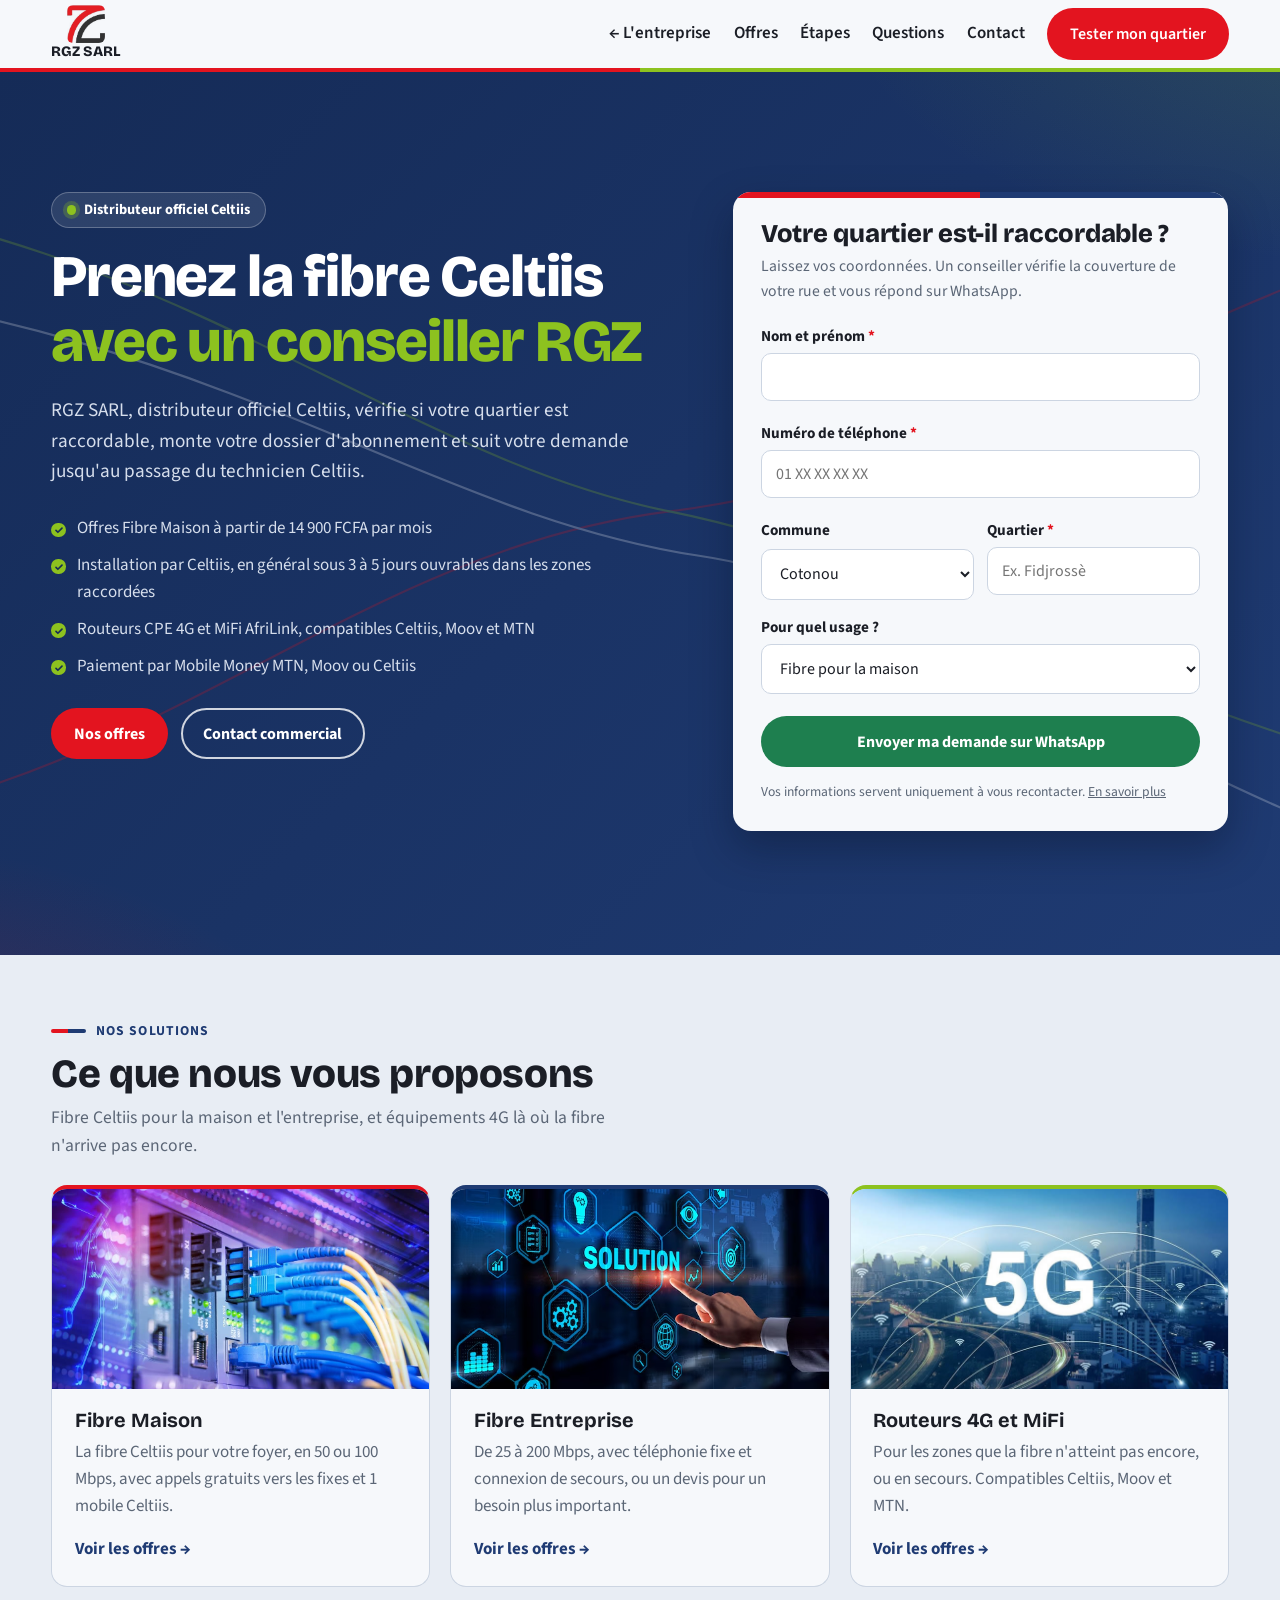
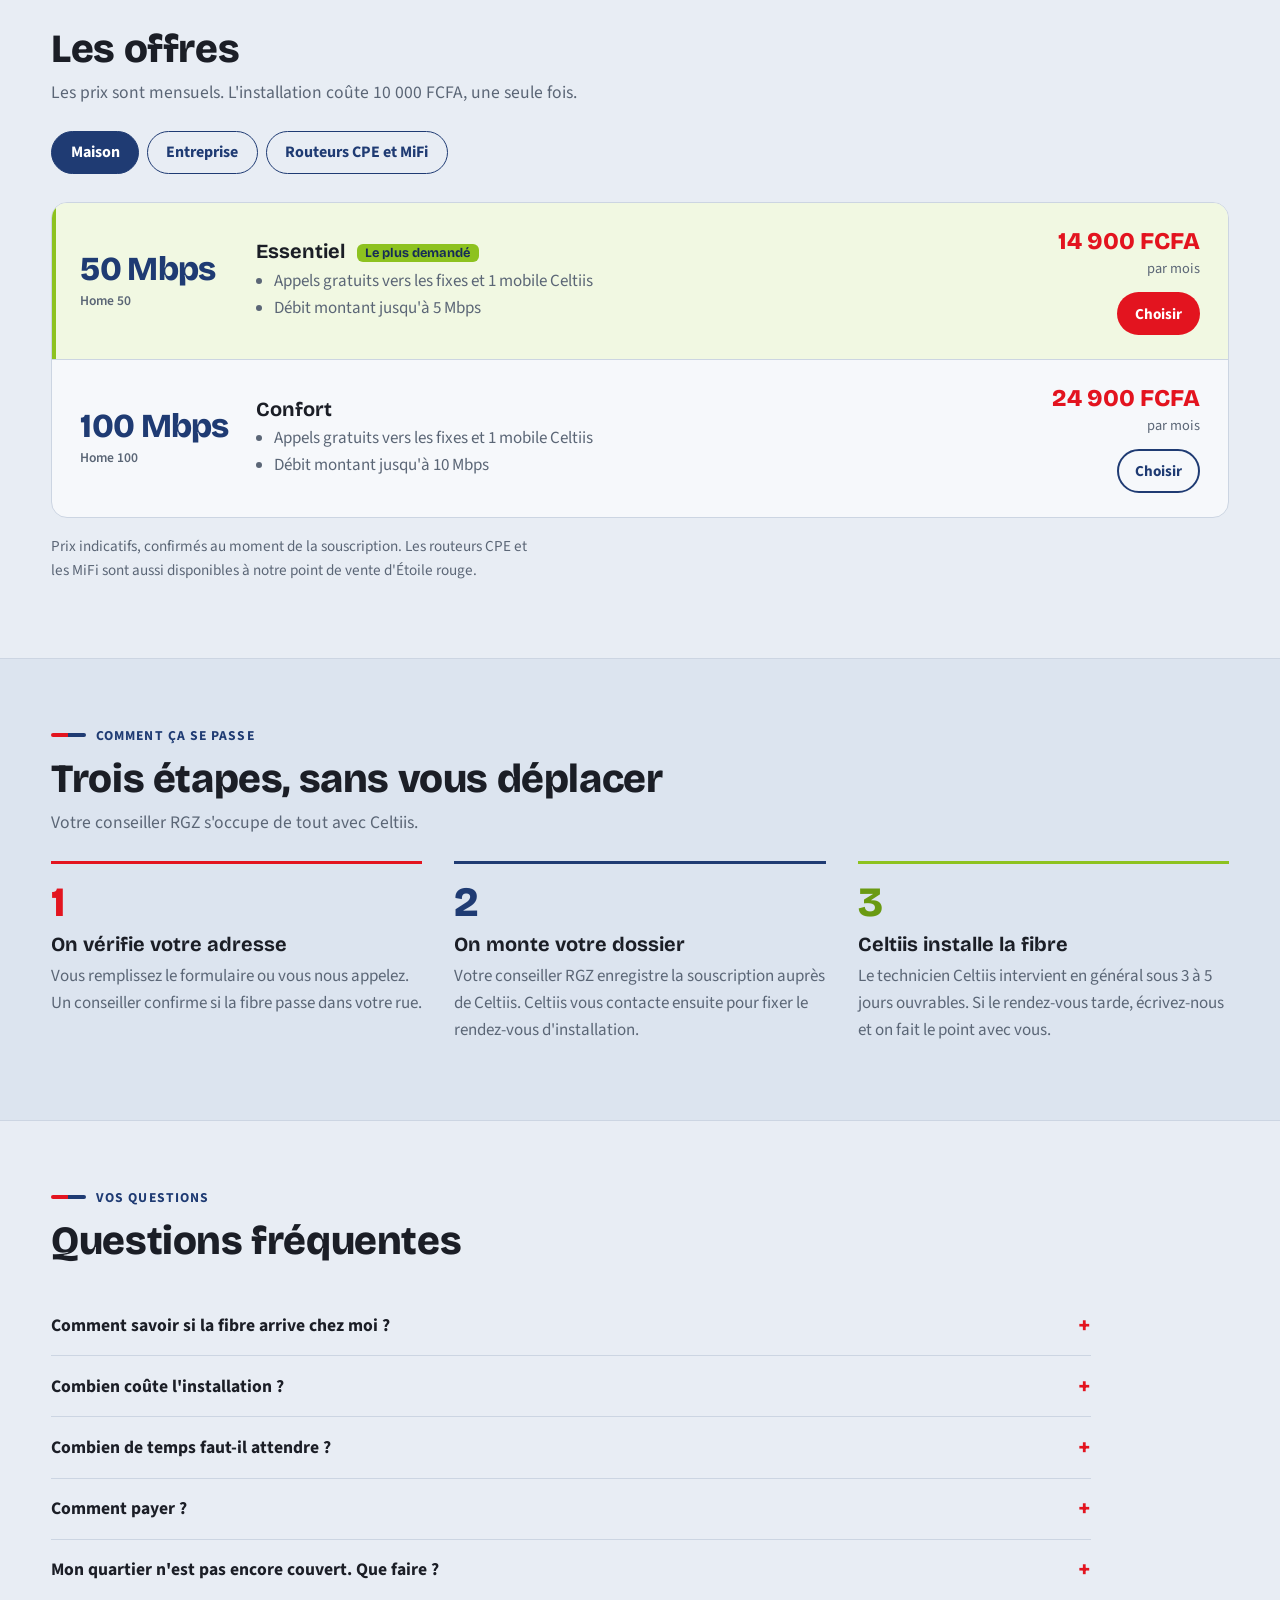
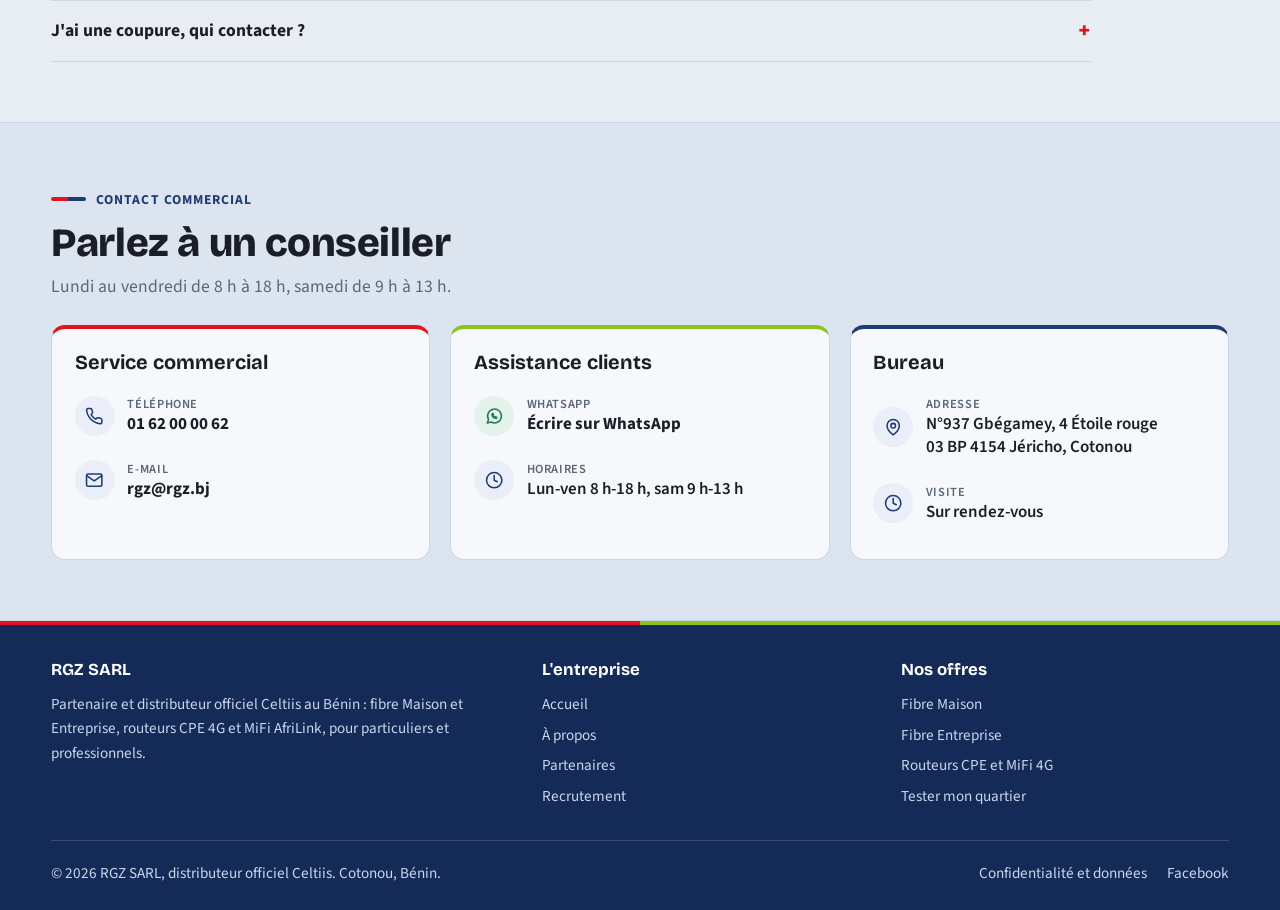
==== commit acde2af9: "Mise a jours" ====
--- a/offres.html
+++ b/offres.html
@@ -149,7 +149,7 @@
     <div class="services">
       <article class="service">
         <img src="fibre-optique.jpg" alt="" width="400" height="200" loading="lazy">
-        <div><h3>Fibre Maison</h3><p>La fibre Celtiis pour votre foyer, de 20 à 70 Mbps, avec appels gratuits vers les fixes et des mobiles Celtiis.</p><a href="#offres-grille" data-open-tab="t-maison">Voir les offres →</a></div>
+        <div><h3>Fibre Maison</h3><p>La fibre Celtiis pour votre foyer, en 50 ou 100 Mbps, avec appels gratuits vers les fixes et 1 mobile Celtiis.</p><a href="#offres-grille" data-open-tab="t-maison">Voir les offres →</a></div>
       </article>
       <article class="service">
         <img src="solution.avif" alt="" width="400" height="200" loading="lazy">
@@ -171,20 +171,15 @@
     </div>
 
     <div class="plans" role="tabpanel" id="p-maison" aria-labelledby="t-maison">
-      <div class="plan">
-        <div class="speed">20 Mbps<small>Home 20</small></div>
-        <div><h3>Essentiel</h3><ul><li>Appels gratuits vers les fixes et 1 mobile Celtiis</li><li>Assistance de 8 h à 20 h</li></ul></div>
-        <div class="price"><div><strong>14 900 FCFA</strong><span>par mois</span></div><a class="btn btn-ghost" href="#eligibilite" data-offre="Maison Essentiel 20 Mbps" data-usage="maison">Choisir</a></div>
-      </div>
       <div class="plan pick">
         <div class="speed">50 Mbps<small>Home 50</small></div>
-        <div><h3>Confort <span class="tag">Le plus demandé</span></h3><ul><li>Appels gratuits vers les fixes et 2 mobiles Celtiis</li><li>Routeur Wi-Fi inclus</li></ul></div>
-        <div class="price"><div><strong>24 900 FCFA</strong><span>par mois</span></div><a class="btn btn-red" href="#eligibilite" data-offre="Maison Confort 50 Mbps" data-usage="maison">Choisir</a></div>
-      </div>
-      <div class="plan">
-        <div class="speed">70 Mbps<small>Home 70</small></div>
-        <div><h3>Premium</h3><ul><li>Appels gratuits vers les fixes et 2 mobiles Celtiis</li><li>Pour les foyers qui regardent, téléchargent et travaillent en même temps</li></ul></div>
-        <div class="price"><div><strong>39 900 FCFA</strong><span>par mois</span></div><a class="btn btn-ghost" href="#eligibilite" data-offre="Maison Premium 70 Mbps" data-usage="maison">Choisir</a></div>
+        <div><h3>Essentiel <span class="tag">Le plus demandé</span></h3><ul><li>Appels gratuits vers les fixes et 1 mobile Celtiis</li><li>Débit montant jusqu'à 5 Mbps</li></ul></div>
+        <div class="price"><div><strong>14 900 FCFA</strong><span>par mois</span></div><a class="btn btn-red" href="#eligibilite" data-offre="Maison Essentiel 50 Mbps" data-usage="maison">Choisir</a></div>
+      </div>
+      <div class="plan">
+        <div class="speed">100 Mbps<small>Home 100</small></div>
+        <div><h3>Confort</h3><ul><li>Appels gratuits vers les fixes et 1 mobile Celtiis</li><li>Débit montant jusqu'à 10 Mbps</li></ul></div>
+        <div class="price"><div><strong>24 900 FCFA</strong><span>par mois</span></div><a class="btn btn-ghost" href="#eligibilite" data-offre="Maison Confort 100 Mbps" data-usage="maison">Choisir</a></div>
       </div>
     </div>
 
